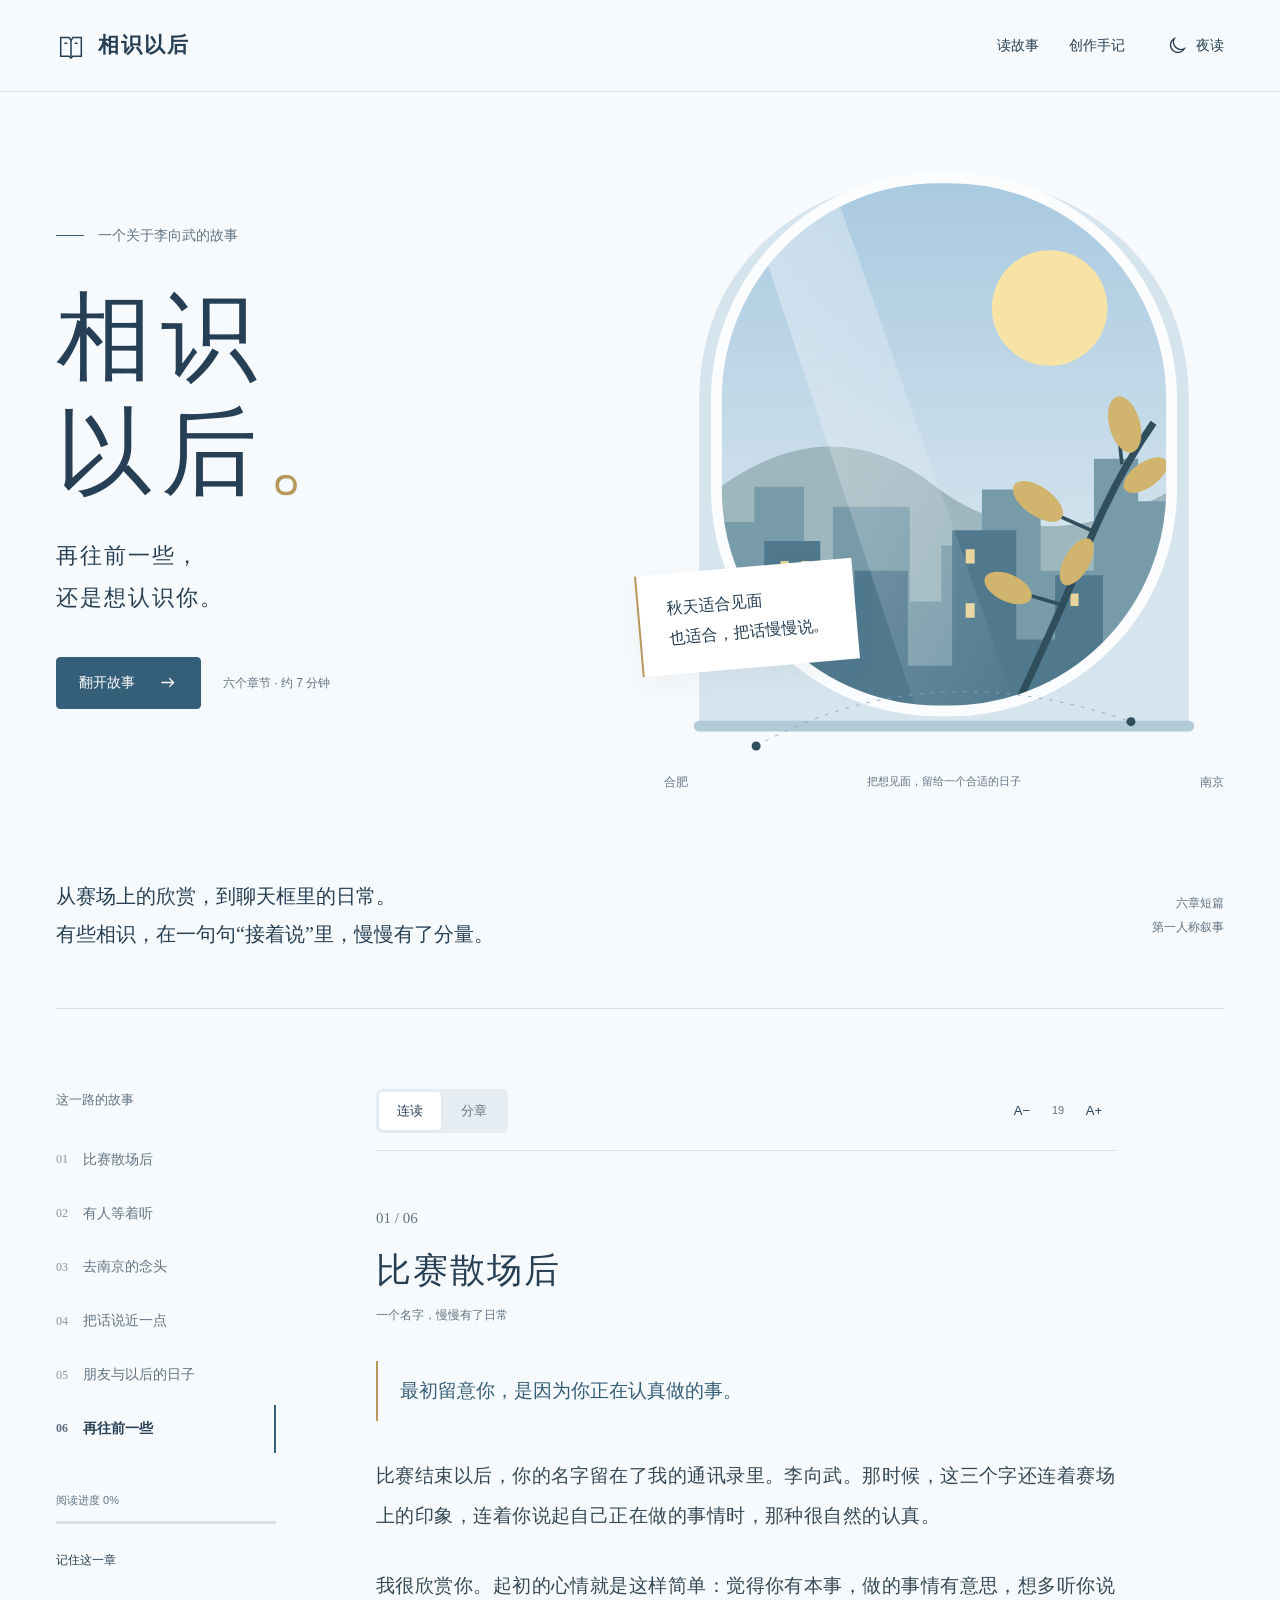
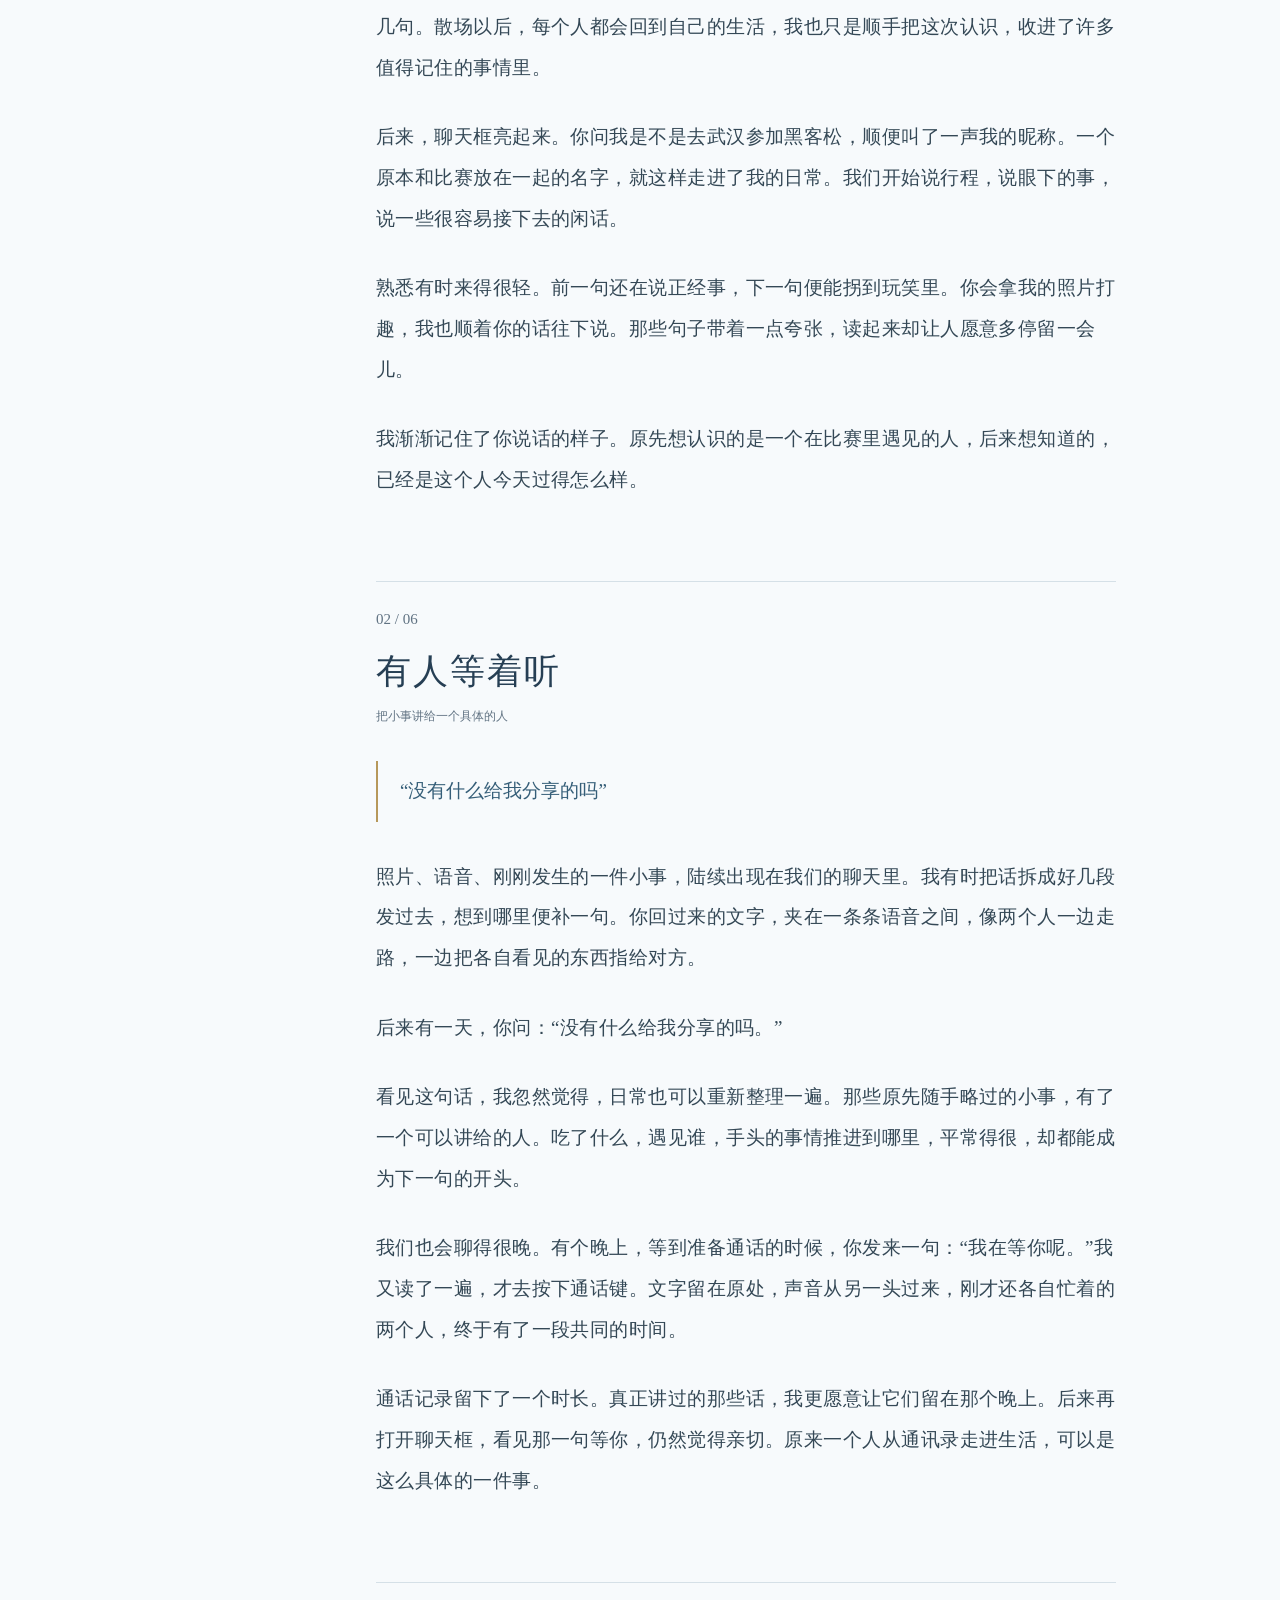
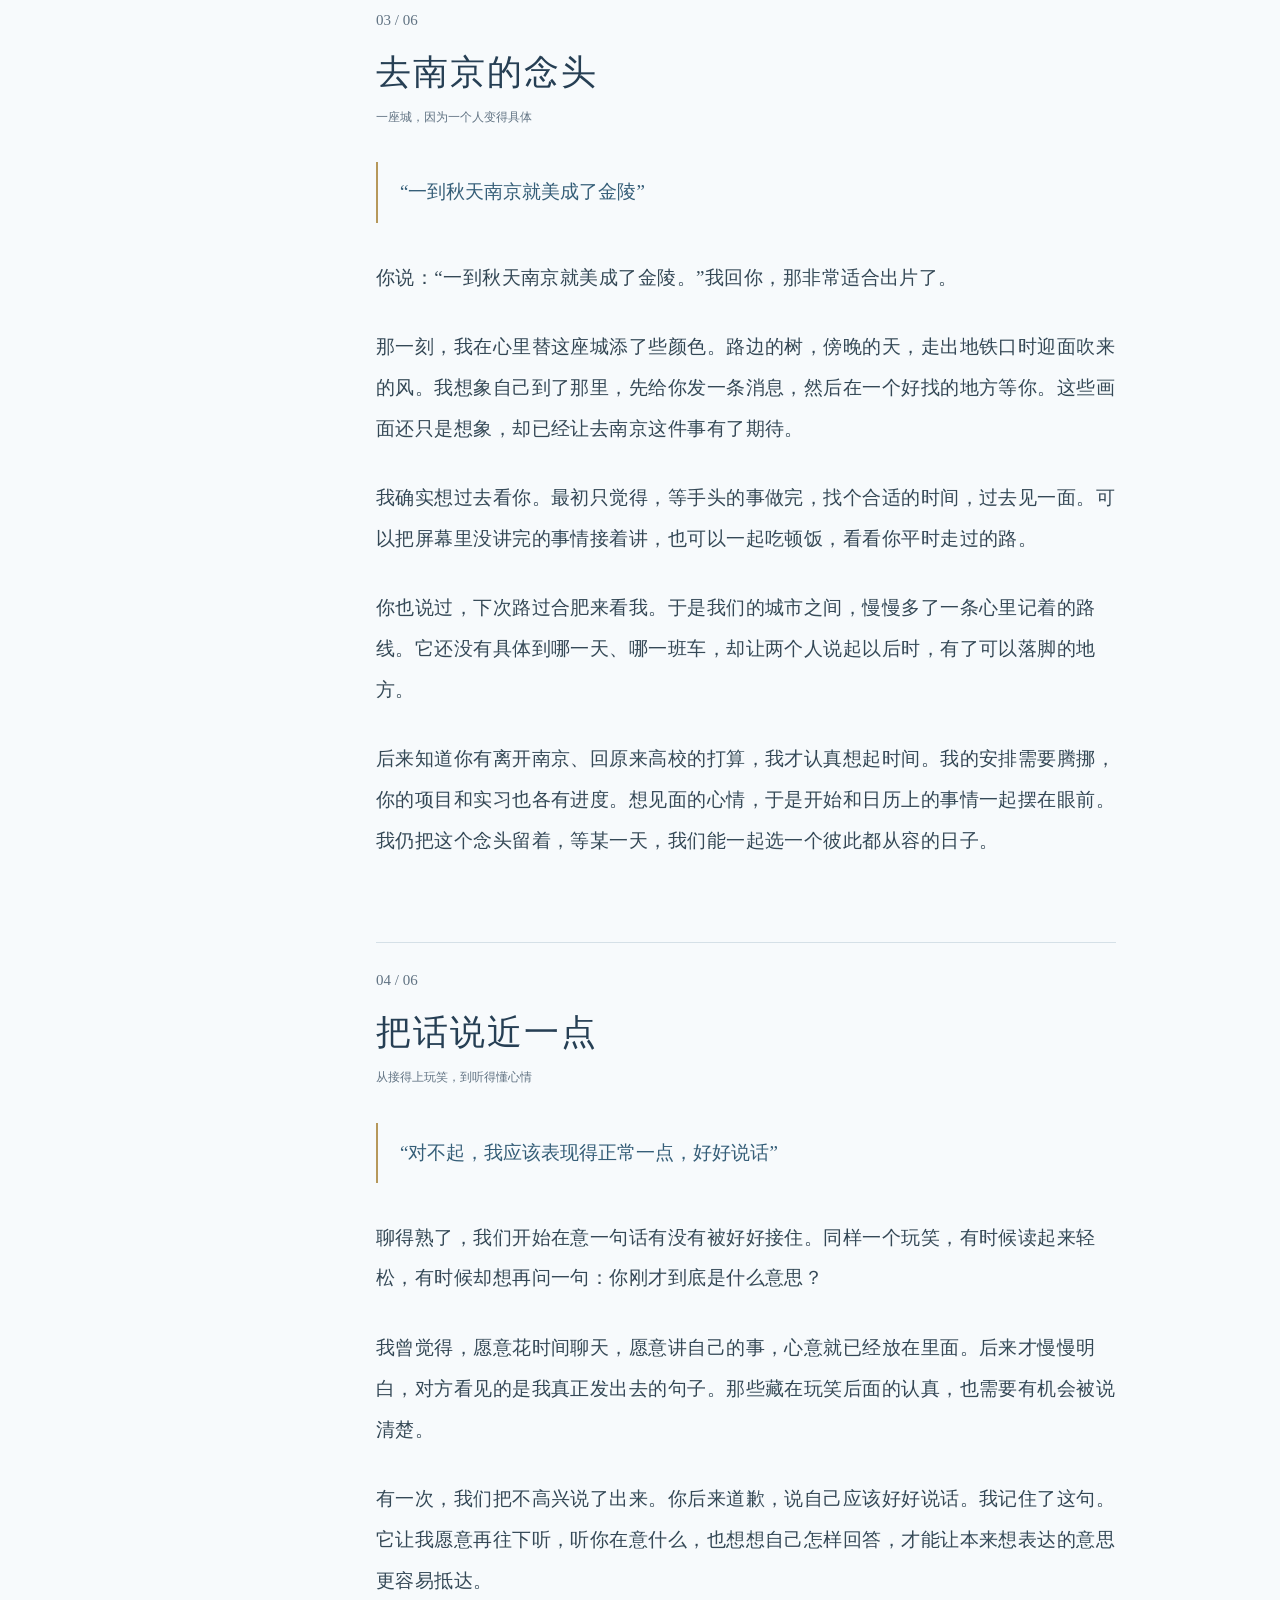
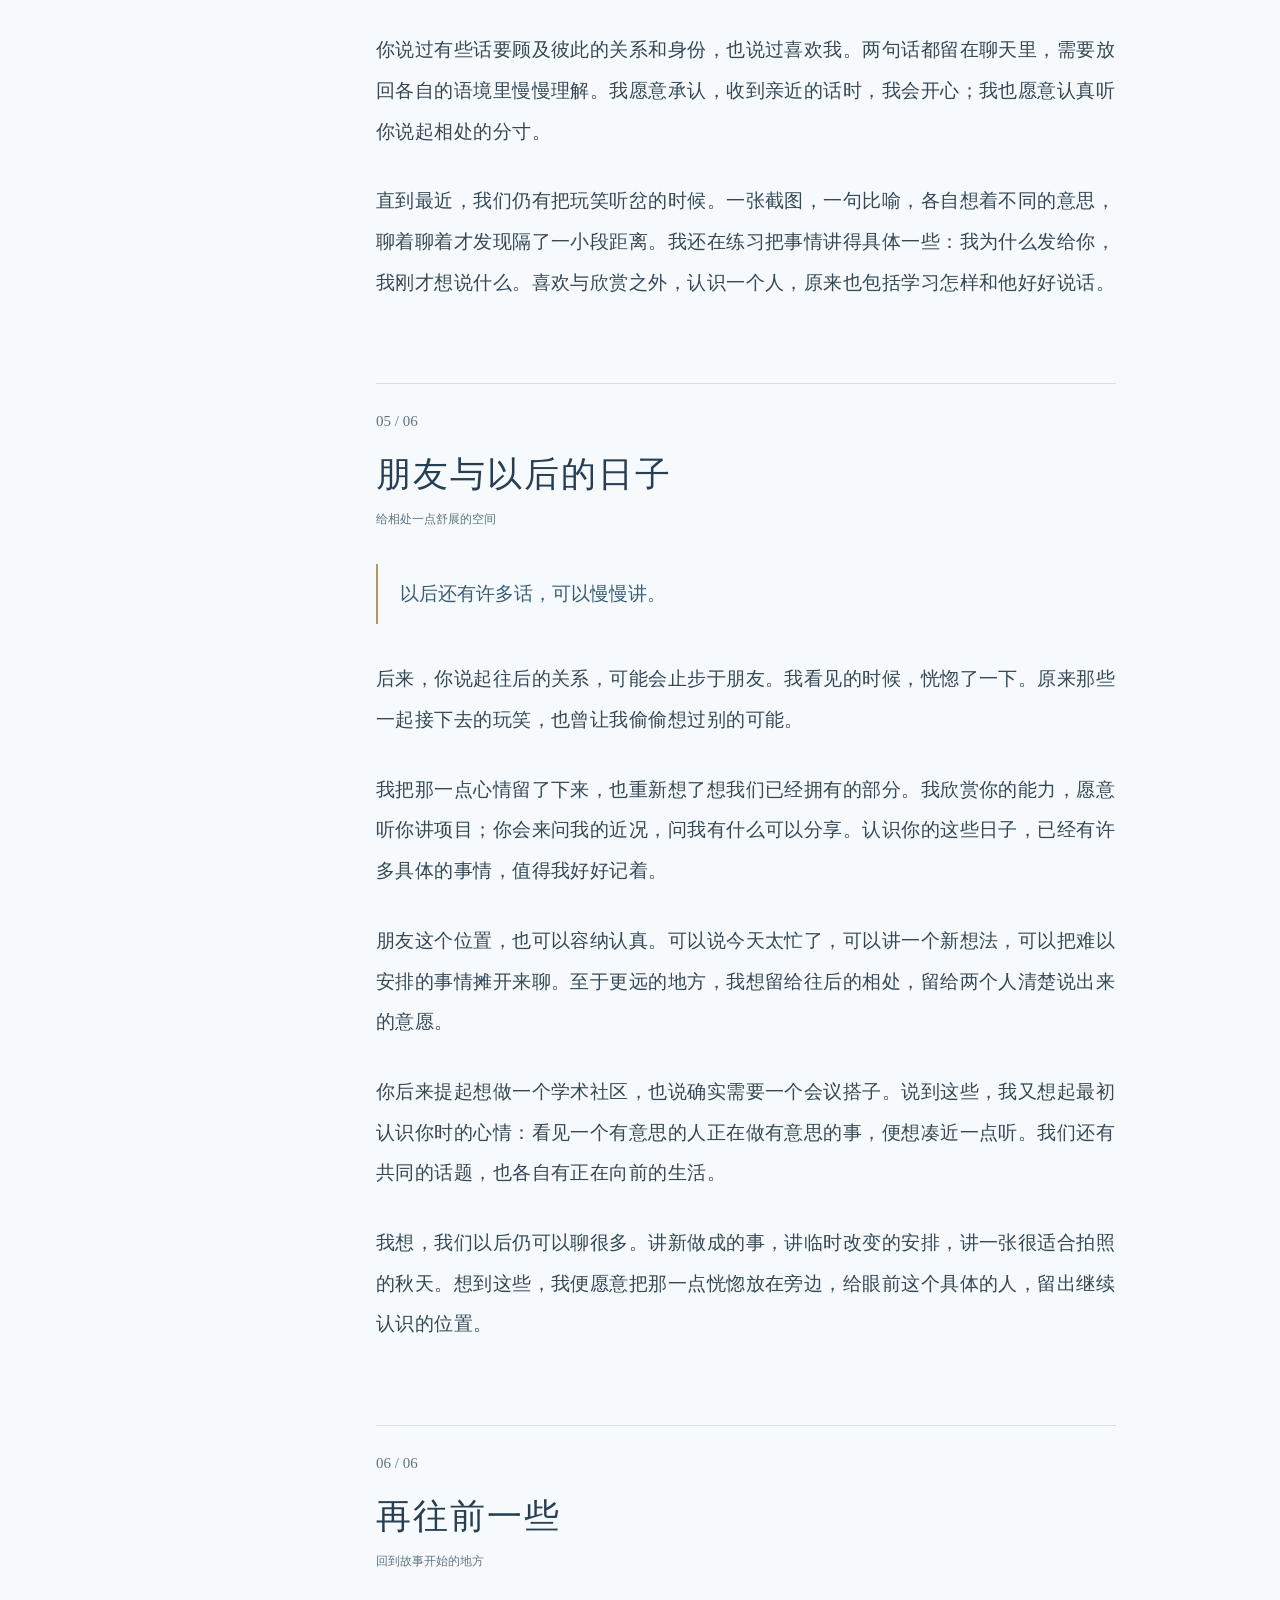
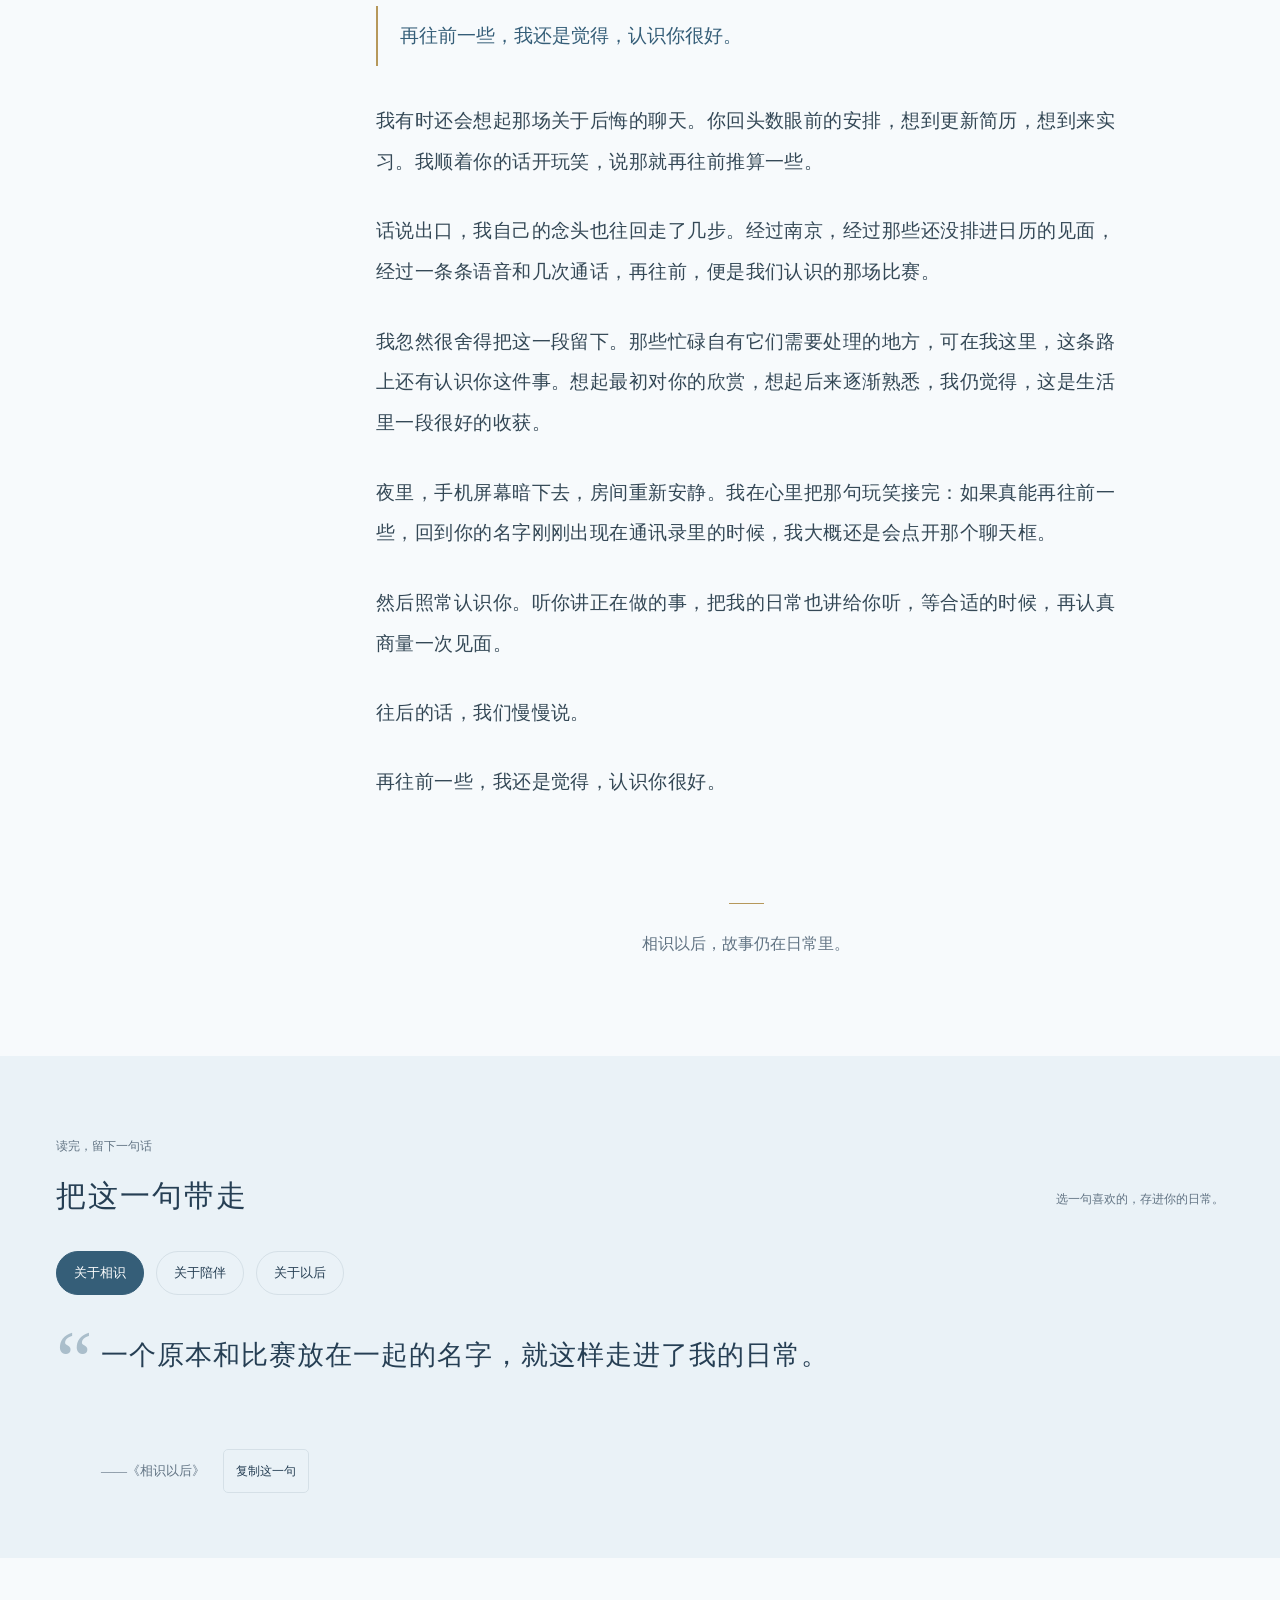
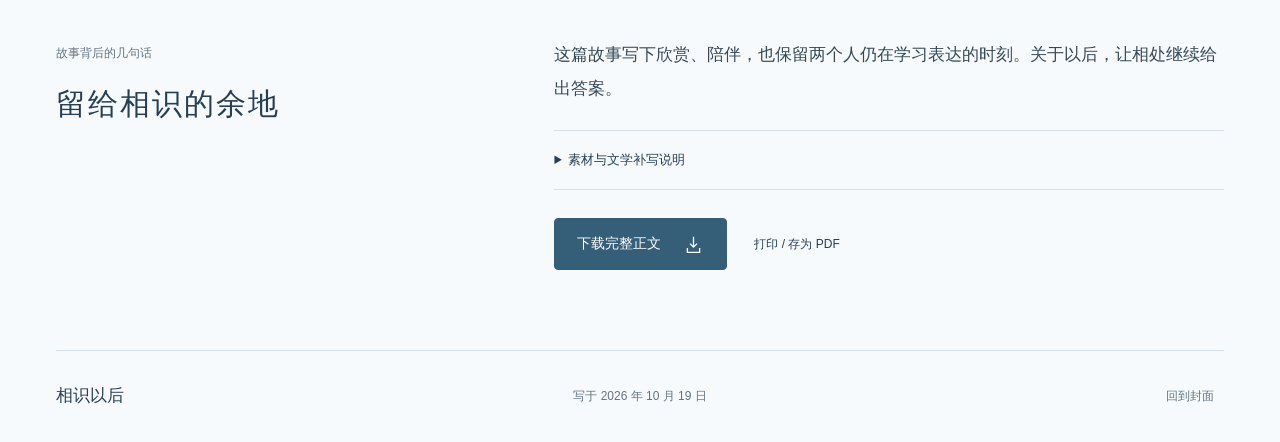
==== index.html @ 8700cfa1 "Publish interactive story: After We Met" ====
<!doctype html>
<html lang="zh-CN">
<head>
  <meta charset="UTF-8"><meta name="viewport" content="width=device-width,initial-scale=1">
  <meta name="theme-color" content="#eaf2f7">
  <meta name="description" content="比赛散场后，一个名字慢慢有了日常。一篇关于李向武、相识与陪伴的互动感情故事。">
  <title>相识以后｜李向武的故事</title>
  <link rel="stylesheet" href="style.css">
  <script src="story.js" defer></script><script src="app.js" defer></script>
</head>
<body>
  <a class="skip" href="#reader">跳到故事正文</a>
  <header class="topbar">
    <a class="brand" href="#home" aria-label="相识以后，返回封面"><svg viewBox="0 0 32 32" fill="none" aria-hidden="true"><path d="M5 7h9l2 3 2-3h9v20h-9l-2 2-2-2H5z" stroke="currentColor" stroke-width="1.6"/><path d="M16 10v18M9 13h3M20 13h3" stroke="currentColor" stroke-width="1.6"/></svg><span>相识以后</span></a>
    <nav aria-label="页面导航"><a href="#reader">读故事</a><a href="#afterword">创作手记</a><button id="theme" aria-pressed="false" class="quiet"><svg viewBox="0 0 24 24" fill="none" aria-hidden="true"><path d="M20 15.5A8.5 8.5 0 0 1 8.5 4a8.5 8.5 0 1 0 11.5 11.5Z" stroke="currentColor" stroke-width="1.5"/></svg><span>夜读</span></button></nav>
  </header>
  <main>
    <section class="cover wrap" id="home" aria-labelledby="title">
      <div class="cover-copy"><div class="edition"><span class="tiny-line"></span>一个关于李向武的故事</div><h1 id="title">相识<br><span class="title-last">以后<span class="title-dot">。</span></span></h1><p class="cover-sub">再往前一些，<br>还是想认识你。</p><div class="cover-bottom"><a class="primary" href="#reader">翻开故事 <svg viewBox="0 0 24 24" fill="none" aria-hidden="true"><path d="M5 12h14m-5-5 5 5-5 5" stroke="currentColor" stroke-width="1.5"/></svg></a><span id="read-time">六个章节，慢慢读</span></div></div>
      <figure class="cover-art"><svg class="window-art" viewBox="0 0 620 700" role="img" aria-labelledby="art-title art-desc"><title id="art-title">开往相识以后的车窗</title><desc id="art-desc">车窗外的蓝色城市、树影与秋日阳光，两座城市之间留着一条尚待出发的路线。</desc>
        <defs><linearGradient id="sky" x2="0" y2="1"><stop stop-color="#a8c9e0"/><stop offset="1" stop-color="#e7eff3"/></linearGradient><linearGradient id="glass" x2="1" y2="1"><stop stop-color="#fff" stop-opacity=".4"/><stop offset="1" stop-color="#fff" stop-opacity="0"/></linearGradient><clipPath id="window"><rect x="58" y="42" width="504" height="590" rx="245"/></clipPath></defs>
        <path d="M39 648V288C39-44 581-44 581 288v360" fill="#d6e4ed"/>
        <g clip-path="url(#window)"><path fill="url(#sky)" d="M58 42h504v600H58z"/><circle cx="427" cy="186" r="64" fill="#f8e3a7"/><path d="M28 412Q171 283 300 383T608 359V680H28" fill="#9eb7bf"/>
        <path d="M35 508V423h65v-39h55v100h32v-78h85v105h35v-62h45v-62h65v90h59V353h49v47h57v241H35Z" fill="#779ba9"/>
        <path d="M0 555h111V444h62v111h38V477h59v105h49V432h71v121h43v-71h53v100h89V463h60v230H0Z" fill="#50798e"/>
        <g fill="#e8d59d"><path d="M129 466h9v14h-9zM152 466h9v14h-9zM129 495h9v14h-9zM152 523h9v14h-9zM334 453h10v16h-10zM361 483h10v16h-10zM334 513h10v16h-10zM450 502h9v14h-9z"/></g>
        <path d="M375 658Q432 539 466 456T542 313" fill="none" stroke="#304e5b" stroke-width="8"/><path d="m475 433-61-27m93-47-6-58m-59 214-72-21" fill="none" stroke="#304e5b" stroke-width="4"/>
        <g fill="#d1b56e"><ellipse cx="414" cy="400" rx="16" ry="32" transform="rotate(-55 414 400)"/><ellipse cx="457" cy="467" rx="14" ry="29" transform="rotate(30 457 467)"/><ellipse cx="510" cy="315" rx="17" ry="32" transform="rotate(-15 510 315)"/><ellipse cx="533" cy="371" rx="14" ry="28" transform="rotate(55 533 371)"/><ellipse cx="381" cy="496" rx="15" ry="28" transform="rotate(-65 381 496)"/></g>
        <path d="M85 48h101l208 591H282Z" fill="url(#glass)"/>
        </g><rect x="58" y="42" width="504" height="590" rx="245" fill="none" stroke="#fbfcfd" stroke-width="12"/><path d="M39 649h542" stroke="#b3cbd9" stroke-width="12" stroke-linecap="round"/>
        <path d="M102 671q190-105 415-27" stroke="#8aa6b6" fill="none" stroke-dasharray="3 9" stroke-linecap="round"/><circle cx="102" cy="671" r="5" fill="#304e5b"/><circle cx="517" cy="644" r="5" fill="#304e5b"/>
      </svg><figcaption><span>合肥</span><span>把想见面，留给一个合适的日子</span><span>南京</span></figcaption><div class="art-note">秋天适合见面<br>也适合，把话慢慢说。</div></figure>
    </section>
    <div class="intro wrap"><p>从赛场上的欣赏，到聊天框里的日常。<br>有些相识，在一句句“接着说”里，慢慢有了分量。</p><span>六章短篇<br>第一人称叙事</span></div>
    <section class="reading-shell wrap" id="reader" aria-label="故事阅读区">
      <aside class="contents"><p class="contents-heading">这一路的故事</p><nav id="chapter-nav" aria-label="故事章节"></nav><div class="reading-progress"><span id="progress-label">阅读进度 0%</span><div class="progress-track" role="progressbar" aria-label="故事阅读进度" aria-valuemin="0" aria-valuemax="100" aria-valuenow="0"><span id="progress-fill"></span></div></div><button id="bookmark" class="bookmark quiet">记住这一章</button><button id="resume" class="quiet" hidden>回到书签</button></aside>
      <div class="reading-main"><div class="reader-toolbar"><div class="mode-switch" role="group" aria-label="阅读方式"><button id="continuous" aria-pressed="true">连读</button><button id="chapter-mode" aria-pressed="false">分章</button></div><div class="text-size" role="group" aria-label="正文字号"><button id="smaller" aria-label="缩小正文字号">A−</button><span id="size-label">19</span><button id="larger" aria-label="放大正文字号">A+</button></div></div><div id="chapters"></div><noscript><p>请启用 JavaScript 阅读互动故事，也可以<a href="相识以后.md" download>下载完整正文</a>。</p></noscript><div class="chapter-controls" hidden><button id="previous" class="quiet">上一章</button><span id="chapter-counter"></span><button id="next" class="primary">下一章</button></div><p class="story-end">相识以后，故事仍在日常里。</p></div>
    </section>
    <section class="keepsakes" aria-labelledby="keepsakes-title"><div class="wrap"><div class="section-heading"><div><span class="small-label">读完，留下一句话</span><h2 id="keepsakes-title">把这一句带走</h2></div><p>选一句喜欢的，存进你的日常。</p></div><div id="excerpt-options" class="excerpt-options" role="group" aria-label="选择摘句"></div><div class="selected-excerpt"><span class="quote-mark" aria-hidden="true">“</span><p id="selected-excerpt"></p><span class="attribution">——《相识以后》</span><button id="copy-excerpt" class="quiet">复制这一句</button></div></div></section>
    <section class="afterword wrap" id="afterword"><div><span class="small-label">故事背后的几句话</span><h2>留给相识的余地</h2></div><div class="afterword-copy"><p>这篇故事写下欣赏、陪伴，也保留两个人仍在学习表达的时刻。关于以后，让相处继续给出答案。</p><details><summary>素材与文学补写说明</summary><div class="source-note"><p>本文以用户在《构思短篇故事》《构思短篇故事（恢复）》中的叙述、既有社交报告及可读微信文字为素材，采用“我”对“你”讲述的文学形式。</p><p>比赛相识、想去南京、对方考虑离开南京、关于“可能止步于朋友”的谈话及“再往前推算”的由来，来自用户先前叙述；带日期的摘句来自可核读的聊天文字。本文并不等同于逐日纪实。</p><p>南京街景、设想中的等候与吃饭、读消息时的动作、末章夜里的房间与回望等属于文学补写；第一人称内心活动经过创作整理。想象的见面没有被写成已经发生，末章表达的是叙述者的愿望。</p><p>本轮微信原生 MCP 已响应，近期消息页及南京原句上下文标记为 realtime；关键词检索实际返回 decrypted_index 本地快照。语音与通话内容未经转写，未据此编造具体谈话。关系仍有待双方表达与确认。</p><div id="evidence-list"></div></div></details><div class="download-row"><a class="primary" href="相识以后.md" download>下载完整正文 <svg viewBox="0 0 24 24" fill="none" aria-hidden="true"><path d="M12 3v12m-4-4 4 4 4-4M5 16v5h14v-5" stroke="currentColor" stroke-width="1.5"/></svg></a><button id="print" class="quiet">打印 / 存为 PDF</button></div></div></section>
  </main><footer class="wrap"><span>相识以后</span><p>写于 2026 年 10 月 19 日</p><a href="#home">回到封面</a></footer><div id="toast" role="status" aria-live="polite"></div>
</body></html>
---- style.css ----
:root{--page:#f7fafc;--surface:#fff;--cover:#eaf2f7;--ink:#263f54;--text:#344856;--muted:#617383;--line:#d5e0e7;--accent:#355e78;--soft:#e5edf3;--gold:#b6985b;--body-size:19px;--serif:"Noto Serif SC","Source Han Serif SC","Songti SC","SimSun",serif;--sans:"Microsoft YaHei","PingFang SC",sans-serif;color-scheme:light}
*{box-sizing:border-box}html{scroll-behavior:smooth;scroll-padding-top:100px}body{margin:0;background:var(--page);color:var(--ink);font-family:var(--sans);font-size:16px;line-height:1.7;transition:background .2s,color .2s}a{color:inherit;text-decoration:none}button{font:inherit;cursor:pointer;color:inherit}button,a{ -webkit-tap-highlight-color:transparent}button:disabled{opacity:.4;cursor:default}button,summary,a{touch-action:manipulation}button:focus-visible,a:focus-visible,summary:focus-visible{outline:3px solid var(--accent);outline-offset:5px}button svg,a svg{width:21px;height:21px;flex:none}button{border:0;background:none}button[hidden],[hidden]{display:none!important}.wrap{width:min(1240px,calc(100% - 112px));margin-inline:auto}.topbar{height:92px;display:flex;align-items:center;justify-content:space-between;padding:0 56px;border-bottom:1px solid var(--line);background:var(--page)}.brand{display:flex;align-items:center;gap:12px;font-family:var(--serif);font-weight:600;font-size:21px;letter-spacing:2px}.brand svg{width:30px;height:30px}.topbar nav{display:flex;gap:30px;align-items:center;font-size:14px}.topbar nav>a{padding:12px 0}.quiet{padding:10px 12px;min-height:44px;display:inline-flex;align-items:center;justify-content:center;gap:8px;border-radius:5px;transition:background .18s}.quiet:hover{background:var(--soft)}#theme{padding-right:0}.cover{display:grid;grid-template-columns:.85fr 1fr;align-items:center;min-height:750px;gap:60px;padding:48px 0 56px}.edition{font-size:14px;display:flex;align-items:center;gap:14px;color:var(--muted)}.tiny-line{width:28px;height:1px;background:var(--accent)}h1{font:500 clamp(70px,7.5vw,112px)/1.2 var(--serif);letter-spacing:9px;margin:32px 0 25px}.title-dot{color:var(--gold)}.cover-sub{font:22px/1.9 var(--serif);letter-spacing:2px;margin:0 0 38px}.cover-bottom{display:flex;align-items:center;gap:22px}.cover-bottom>span{font-size:12px;color:var(--muted)}.primary{display:inline-flex;align-items:center;justify-content:center;gap:22px;background:var(--accent);color:#fff;border:1px solid var(--accent);border-radius:4px;padding:13px 22px;font-size:14px;min-height:48px;transition:background .18s,box-shadow .18s}.primary:hover{background:var(--ink);box-shadow:0 3px 9px #233d5218}.cover-art{position:relative;margin:0;width:100%;max-width:560px;justify-self:end}.window-art{display:block;width:100%;height:auto}.cover-art figcaption{display:flex;justify-content:space-between;font-size:12px;color:var(--muted);gap:8px}.cover-art figcaption span:nth-child(2){font-size:11px}.art-note{position:absolute;left:-26px;bottom:125px;background:var(--surface);padding:20px 28px;font:16px/1.9 var(--serif);transform:rotate(-5deg);box-shadow:0 8px 25px #304e5b0d;border-left:2px solid var(--gold)}.intro{padding:28px 0 55px;display:flex;align-items:center;justify-content:space-between;border-bottom:1px solid var(--line)}.intro p{font:20px/1.9 var(--serif);margin:0}.intro>span{font-size:12px;color:var(--muted);line-height:2;text-align:right}.reading-shell{display:grid;grid-template-columns:220px minmax(0,1fr);gap:100px;padding-top:80px;padding-bottom:96px;align-items:start}.contents{position:sticky;top:36px}.contents-heading{font-size:13px;margin:0 0 25px;color:var(--muted)}#chapter-nav{display:grid;gap:6px}#chapter-nav a{display:flex;gap:15px;align-items:center;padding:12px 8px 12px 0;border-right:2px solid transparent;font-size:14px;min-height:47px;color:var(--muted)}#chapter-nav a span{font-size:12px;font-family:Georgia,serif;opacity:.75}#chapter-nav a:hover{color:var(--ink)}#chapter-nav a[aria-current="location"]{color:var(--ink);border-color:var(--accent);font-weight:600}.reading-progress{margin:38px 0 14px;font-size:11px;color:var(--muted)}.progress-track{height:3px;background:var(--line);margin-top:12px;border-radius:3px;overflow:hidden}#progress-fill{display:block;height:100%;width:0;background:var(--accent);transition:width .18s}.bookmark{font-size:12px;margin-left:-12px}#resume{font-size:12px;text-decoration:underline}.reading-main{max-width:740px;width:100%;min-width:0}.reader-toolbar{display:flex;justify-content:space-between;align-items:center;margin-bottom:55px;padding-bottom:17px;border-bottom:1px solid var(--line);font-size:13px}.mode-switch{display:flex;gap:2px;padding:3px;background:var(--soft);border-radius:6px}.mode-switch button{min-height:38px;padding:6px 18px;border-radius:4px;color:var(--muted)}.mode-switch button[aria-pressed="true"]{background:var(--surface);color:var(--ink);box-shadow:0 1px 3px #233d5210}.text-size{display:flex;align-items:center;gap:5px}.text-size button{width:44px;min-height:44px;border-radius:4px}.text-size button:hover{background:var(--soft)}#size-label{font-size:11px;color:var(--muted);min-width:18px;text-align:center}.chapter{scroll-margin-top:35px;padding:0 0 80px}.chapter+.chapter{padding-top:25px;border-top:1px solid var(--line)}.chapter-head{margin-bottom:35px}.chapter-index{display:block;color:var(--muted);font-family:Georgia,serif;font-size:15px;margin-bottom:12px}.chapter h2{font:500 35px/1.6 var(--serif);margin:0 0 6px;letter-spacing:2px}.chapter-sub{font-size:12px;color:var(--muted);margin:0}.chapter blockquote{margin:30px 0 35px;padding:12px 0 12px 22px;border-left:2px solid var(--gold);font:19px/1.9 var(--serif);color:var(--accent)}.prose{color:var(--text);font:var(--body-size)/2.15 var(--serif);letter-spacing:.45px}.prose p{margin:0 0 1.5em;text-align:left}.prose p:last-child{margin-bottom:0}.chapter-controls{display:flex;justify-content:space-between;gap:10px;align-items:center;margin-bottom:35px;font-size:13px}.chapter-controls .primary{gap:0}.story-end{text-align:center;color:var(--muted);font:16px/2 var(--serif);margin:20px 0 0}.story-end:before{content:"";display:block;width:35px;height:1px;background:var(--gold);margin:0 auto 24px}.keepsakes{background:var(--cover);padding:75px 0 65px}.section-heading{display:flex;justify-content:space-between;align-items:end}.small-label{font-size:12px;color:var(--muted)}h2{font-family:var(--serif);font-weight:500}.section-heading h2,.afterword h2{font-size:30px;margin:12px 0 0;letter-spacing:2px}.section-heading>p{font-size:12px;color:var(--muted)}.excerpt-options{display:flex;gap:12px;margin-top:30px}.excerpt-options button{border:1px solid var(--line);padding:9px 17px;border-radius:30px;font-size:13px;min-height:44px;transition:background .18s}.excerpt-options button[aria-pressed="true"]{background:var(--accent);color:#fff;border-color:var(--accent)}.selected-excerpt{position:relative;max-width:810px;padding:35px 0 0 45px}.quote-mark{position:absolute;font:82px/1 Georgia,serif;left:0;top:25px;color:var(--accent);opacity:.35}.selected-excerpt p{font:27px/1.9 var(--serif);margin:0 0 15px;min-height:104px;letter-spacing:1px}.attribution{font:13px var(--serif);color:var(--muted)}#copy-excerpt{margin-left:18px;border:1px solid var(--line);font-size:12px}.afterword{display:grid;grid-template-columns:1fr 1.6fr;gap:80px;padding-top:80px;padding-bottom:80px}.afterword-copy>p{font:17px/2 var(--serif);margin-top:0;color:var(--text)}details{font-size:13px;margin:24px 0 28px;border-top:1px solid var(--line);border-bottom:1px solid var(--line)}summary{padding:18px 0;cursor:pointer;color:var(--ink)}.source-note{padding-bottom:18px;color:var(--muted);line-height:1.9}.source-note p{margin:0 0 15px}.evidence-item{padding:12px 0;border-top:1px solid var(--line);display:grid;grid-template-columns:65px 1fr;gap:8px;font-size:12px}.evidence-item q{color:var(--text)}.evidence-item small{display:block;color:var(--muted);font-size:11px;margin-top:4px}.download-row{display:flex;flex-wrap:wrap;gap:15px;font-size:12px}#print{font-size:12px}footer{border-top:1px solid var(--line);padding-block:25px;display:flex;justify-content:space-between;align-items:center;font-size:12px;color:var(--muted)}footer>span{font-family:var(--serif);font-size:17px;color:var(--ink)}footer>p{margin:0}footer a{padding:10px}.skip{position:fixed;left:15px;top:-100px;padding:12px;background:var(--surface);z-index:9}.skip:focus{top:12px}#toast{position:fixed;bottom:28px;left:50%;transform:translate(-50%,15px);background:var(--ink);color:var(--page);border-radius:6px;padding:10px 22px;font-size:13px;opacity:0;pointer-events:none;z-index:10;transition:opacity .2s,transform .2s;max-width:calc(100% - 32px);width:max-content}#toast.visible{opacity:1;transform:translate(-50%,0)}body.night{--page:#152631;--surface:#203746;--cover:#1b303f;--ink:#e2edf3;--text:#cad9e2;--muted:#a4bac9;--line:#3c5363;--accent:#8cb9d4;--soft:#294252;--gold:#cdb579;color-scheme:dark}body.night .primary,body.night .excerpt-options button[aria-pressed="true"]{color:#142c3b}body.night .window-art{filter:brightness(.78)}body.night .art-note{box-shadow:none}body.night .cover-art figcaption{color:var(--muted)}body.night .primary:hover{background:#b7d3e5}body.night .topbar{border-color:var(--line)}body.night .art-note{border-color:var(--gold)}
@media(min-width:1450px){.cover{min-height:810px}}@media(max-width:1100px){.wrap{width:calc(100% - 64px)}.topbar{padding-inline:32px}.cover{gap:24px;min-height:650px}.cover-bottom{gap:14px;flex-wrap:wrap}.art-note{left:-8px;padding:15px 20px;bottom:100px}.reading-shell{gap:55px;grid-template-columns:185px minmax(0,1fr)}.afterword{gap:40px}}@media(max-width:760px){html{scroll-padding-top:30px}.wrap{width:calc(100% - 40px)}.topbar{height:76px;padding-inline:20px}.brand{font-size:17px;gap:6px;letter-spacing:1px}.brand svg{width:25px}.topbar nav{gap:15px;font-size:12px}.topbar nav>a:nth-child(2){display:none}.topbar #theme{font-size:12px;gap:5px}.cover{grid-template-columns:1fr 1fr;gap:6px;min-height:540px;padding-top:35px;padding-bottom:30px}.edition{font-size:11px;gap:6px;white-space:nowrap}.tiny-line{width:14px}h1{font-size:70px;letter-spacing:3px;margin:25px 0 20px}.cover-sub{font-size:17px;letter-spacing:0;margin-bottom:23px}.cover-bottom .primary{padding:10px 14px;gap:13px;font-size:12px}.cover-bottom>span{font-size:10px}.cover-art{align-self:center}.cover-art figcaption{font-size:10px}.cover-art figcaption span:nth-child(2){display:none}.art-note{left:0;bottom:55px;padding:8px 10px;font-size:11px}.intro{padding:15px 0 32px}.intro p{font-size:16px}.intro>span{display:none}.reading-shell{grid-template-columns:1fr;gap:28px;padding-top:35px;padding-bottom:55px}.contents{position:relative;top:0}.contents-heading{font-size:12px;margin-bottom:10px}#chapter-nav{grid-template-columns:repeat(3,1fr);gap:4px 8px}#chapter-nav a{font-size:11px;gap:6px;padding:8px 0;border-right:0;border-bottom:2px solid transparent;min-height:44px;white-space:nowrap}#chapter-nav a span{font-size:10px}.reading-progress{margin:15px 0 5px;max-width:100%}.reading-progress>span{font-size:10px}.progress-track{margin-top:6px}.bookmark,#resume{font-size:11px}.reader-toolbar{margin-bottom:30px}.reading-main{max-width:100%}.chapter{padding-bottom:50px}.chapter+.chapter{padding-top:25px}.chapter h2{font-size:28px;letter-spacing:1px}.chapter-head{margin-bottom:20px}.chapter blockquote{font-size:17px;margin:25px 0;padding-left:17px}.prose{font-size:calc(var(--body-size) - 1px);line-height:2.1}.keepsakes{padding:45px 0}.section-heading{display:block}.section-heading h2,.afterword h2{font-size:26px}.section-heading>p{margin-top:15px}.excerpt-options{gap:8px;flex-wrap:wrap;margin-top:22px}.excerpt-options button{font-size:12px;padding:9px 13px}.selected-excerpt{padding-left:28px}.selected-excerpt p{font-size:22px;min-height:120px}.quote-mark{font-size:60px;left:-3px;top:30px}.attribution{font-size:11px}#copy-excerpt{margin-left:6px;font-size:11px;padding-inline:10px}.afterword{grid-template-columns:1fr;gap:25px;padding-block:50px}.afterword-copy>p{font-size:16px}footer{flex-wrap:wrap;gap:10px;padding-block:20px}footer>p{font-size:10px}.chapter-controls{font-size:12px}.chapter-controls .primary{padding:10px 16px}}@media(max-width:380px){h1{font-size:61px}.cover{min-height:510px}.edition{font-size:10px}.art-note{font-size:10px}.topbar nav{gap:8px}.prose{letter-spacing:0}.cover-art{margin-top:20px}.cover-bottom>span{max-width:150px}}@media(prefers-reduced-motion:reduce){html{scroll-behavior:auto}*,*:before,*:after{transition:none!important;animation:none!important}}
@media print{.topbar,.contents,.reader-toolbar,.chapter-controls,.keepsakes,.afterword,.intro,.cover-art,footer,#toast,.skip,.cover-bottom{display:none!important}body,body.night{--page:#fff;--text:#111;--ink:#111;background:#fff;color:#111}.wrap{width:100%}.cover{display:block;min-height:0;padding:0 0 25px}.edition,.cover-sub{font-size:14px}h1{font-size:38px;margin:10px 0;line-height:1.2}h1 br{display:none}.reading-shell{display:block;padding:0}.reading-main{max-width:none}.chapter[hidden]{display:block!important}.chapter{padding-bottom:25px;break-inside:auto}.chapter-head{break-after:avoid}.chapter h2{font-size:24px}.prose{font-size:12pt;line-height:1.8}.chapter blockquote{font-size:13pt}.story-end{font-size:13px}.title-dot{color:#111}}
.title-last{white-space:nowrap}@media(max-width:760px){.cover h1{font-size:clamp(54px,15vw,70px)}.cover .title-dot{font-size:.55em;letter-spacing:0}}
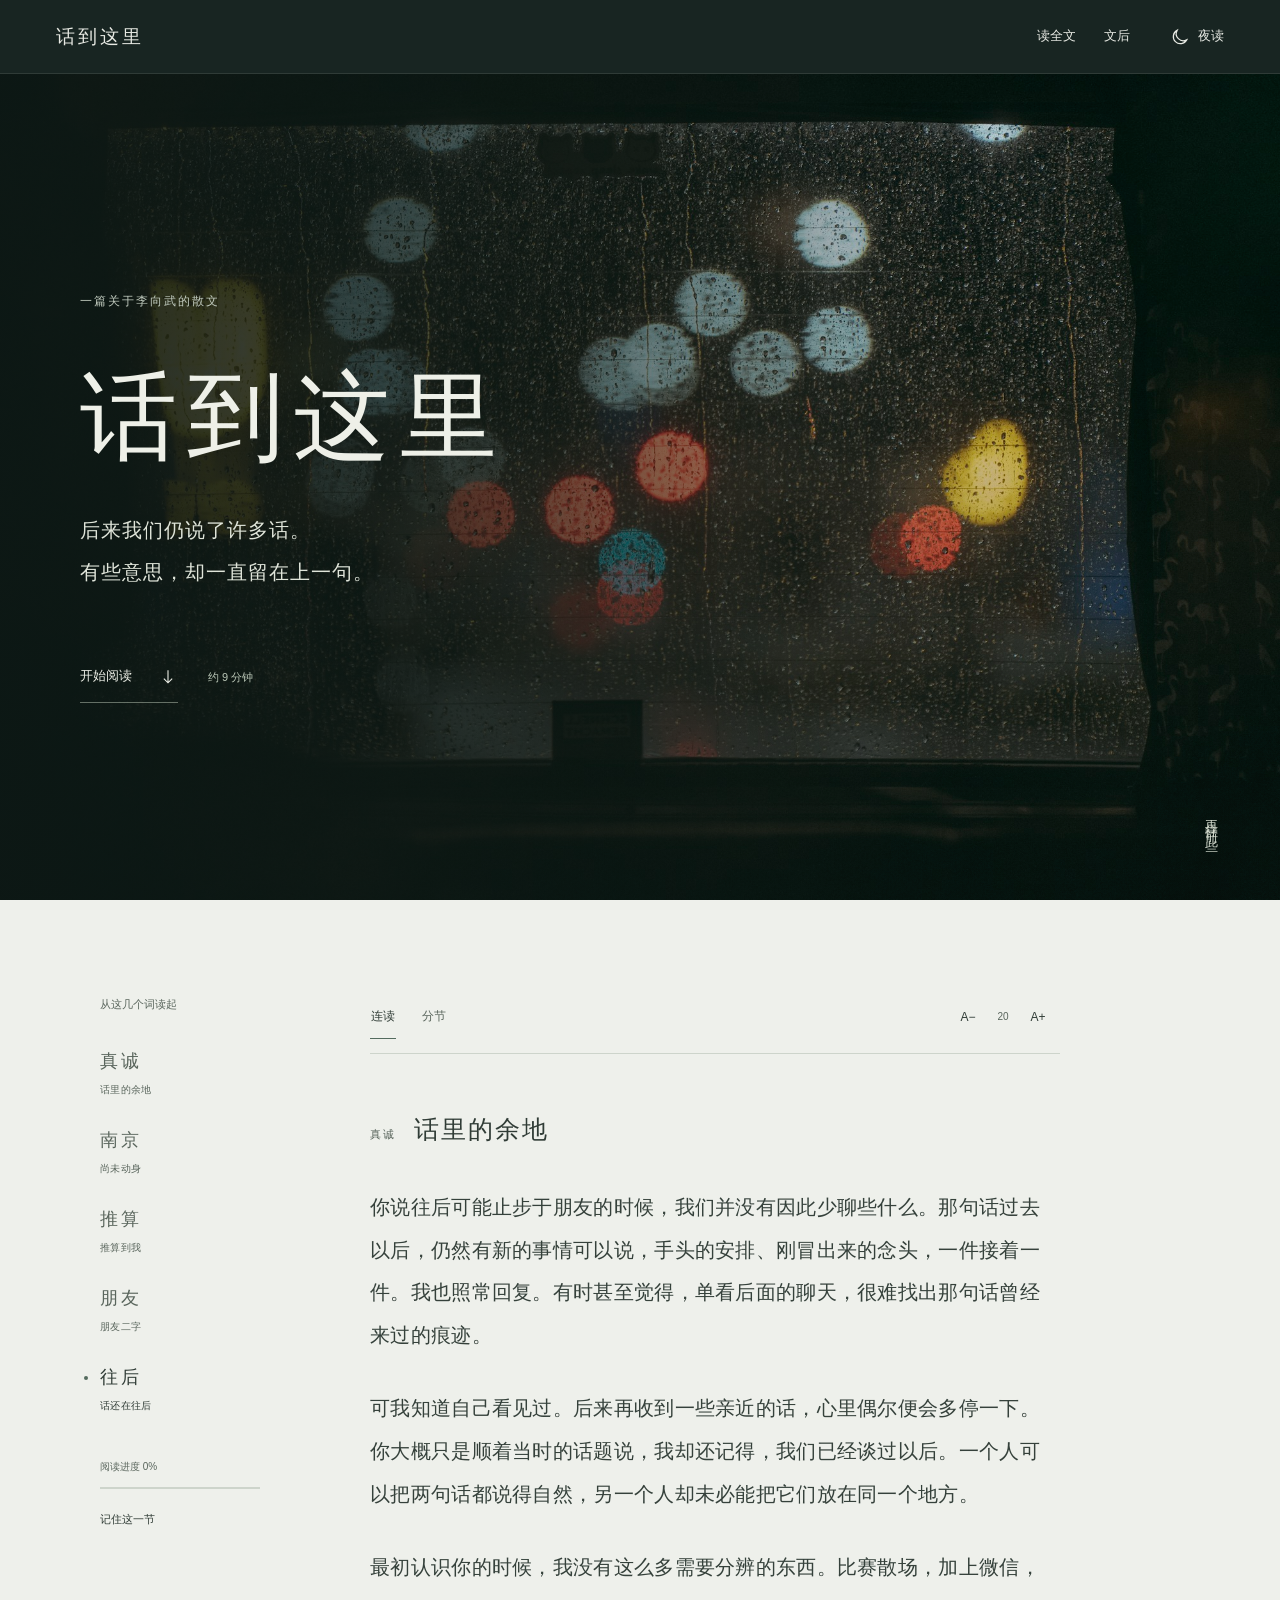
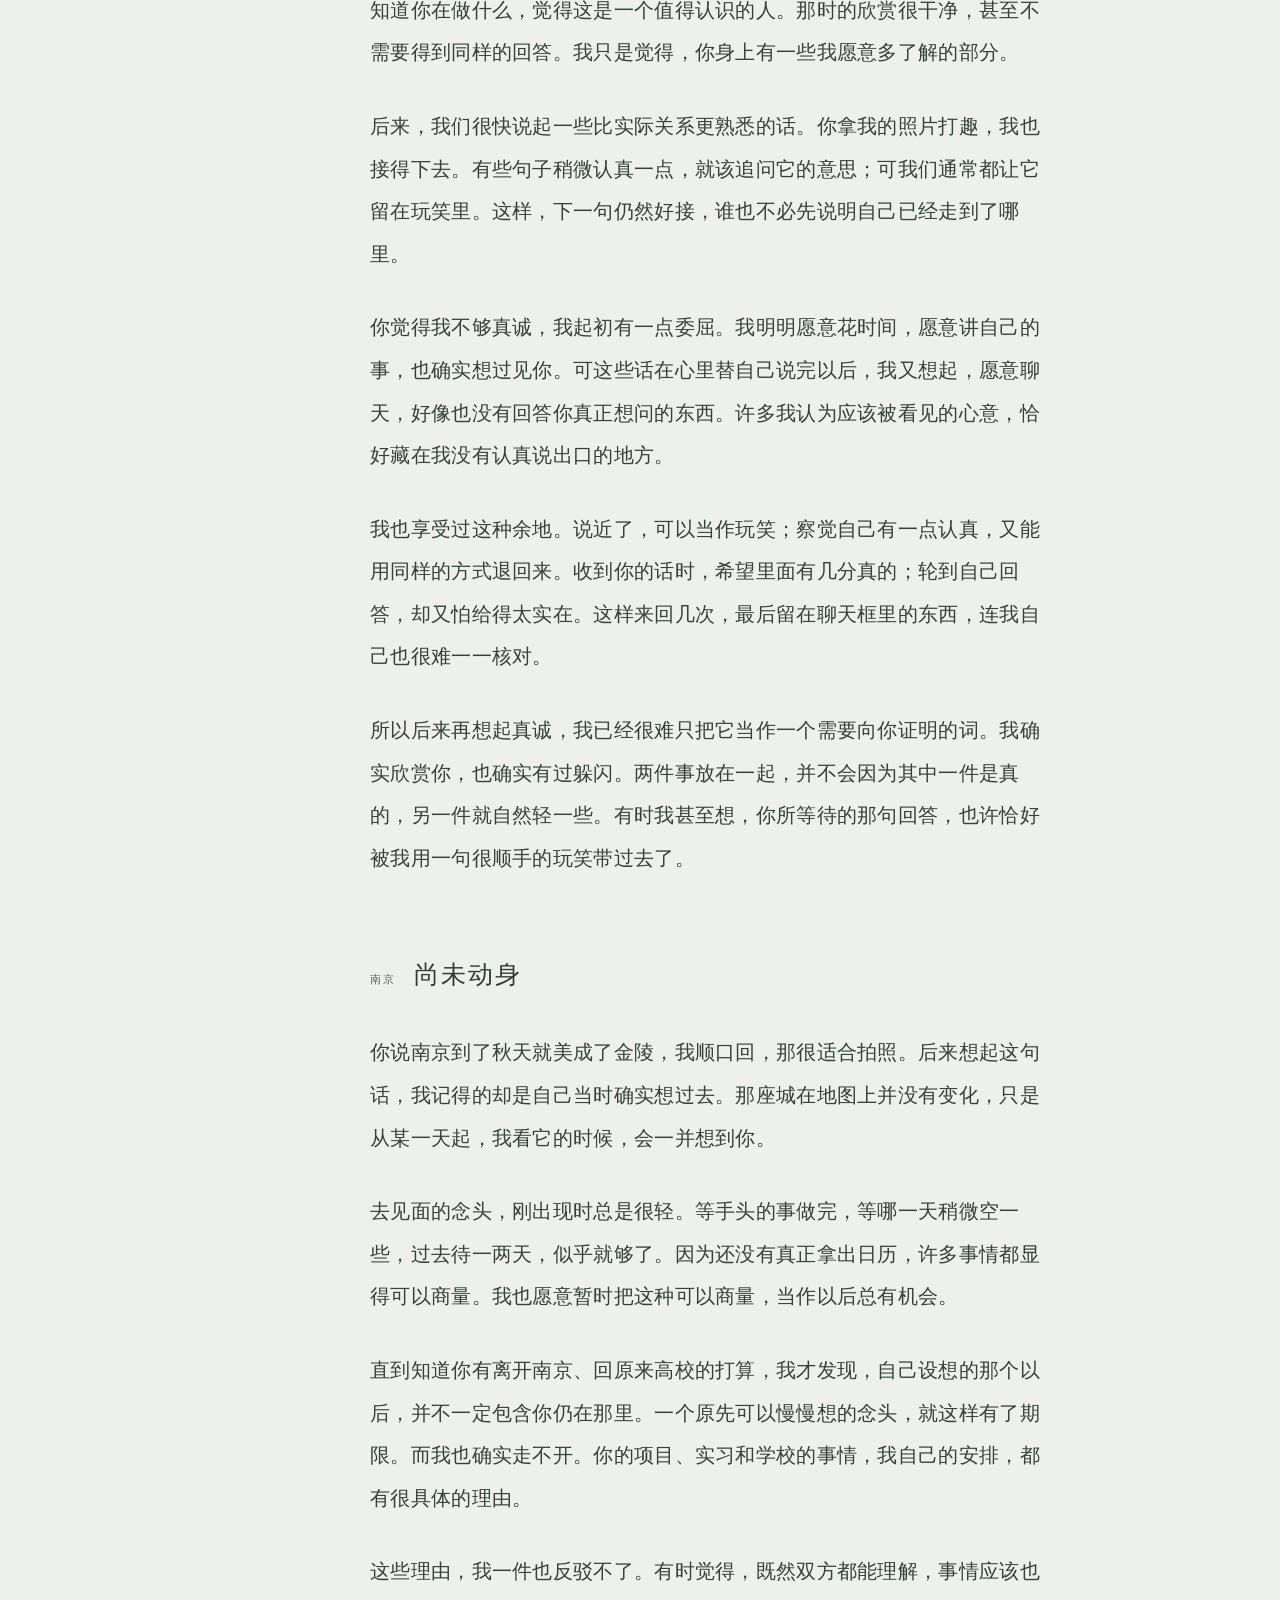
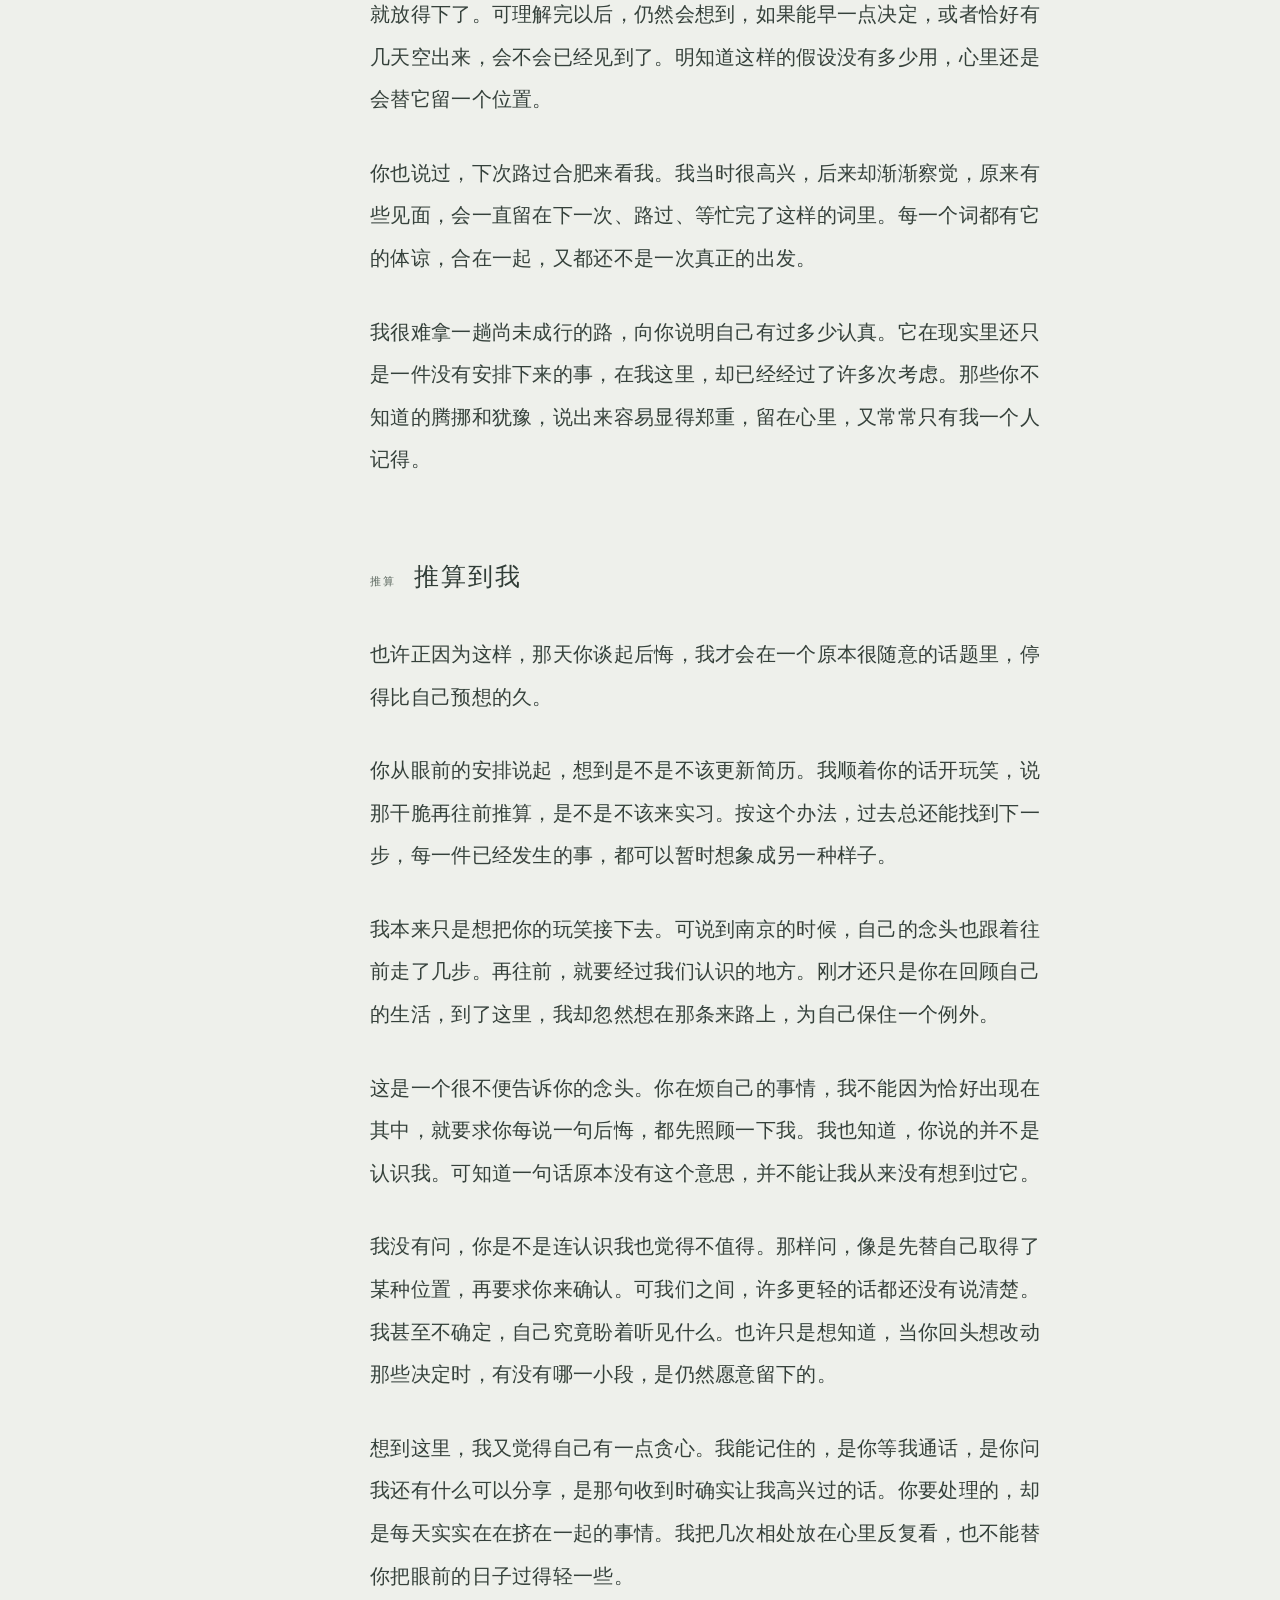
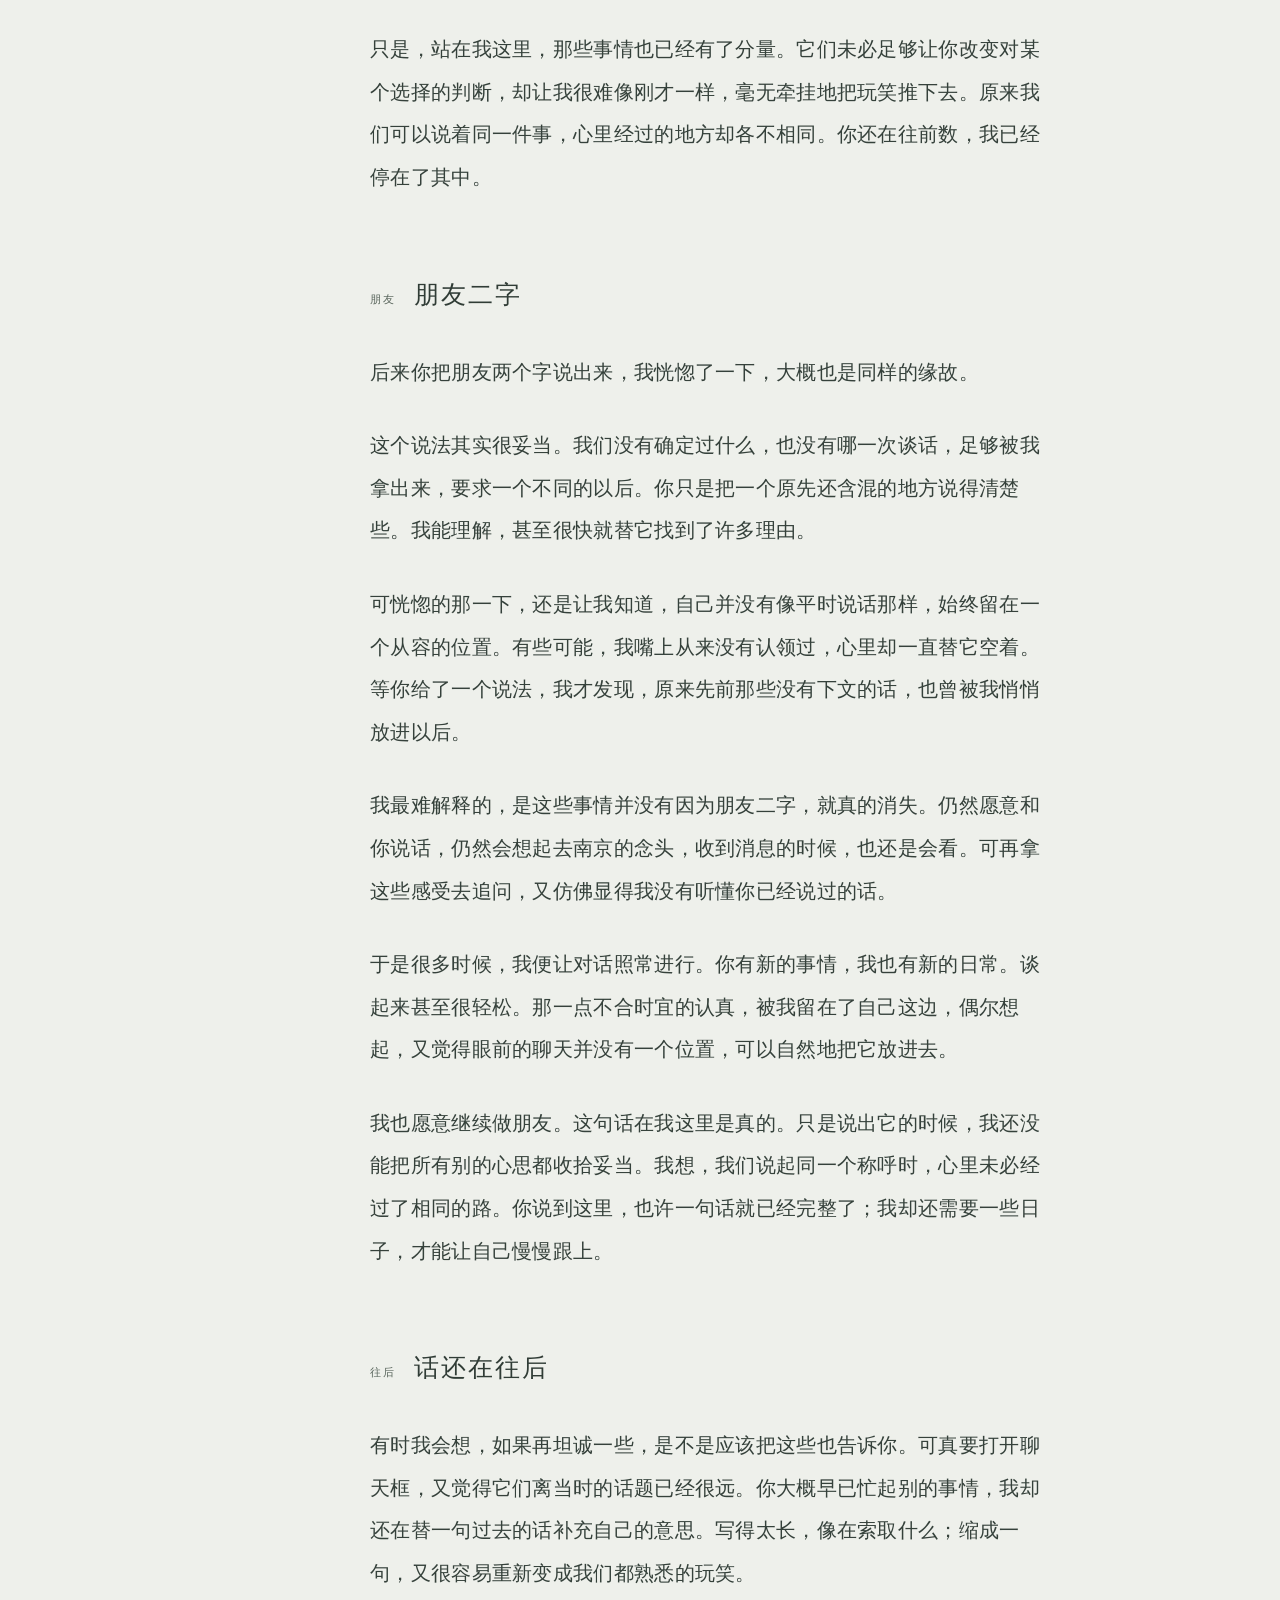
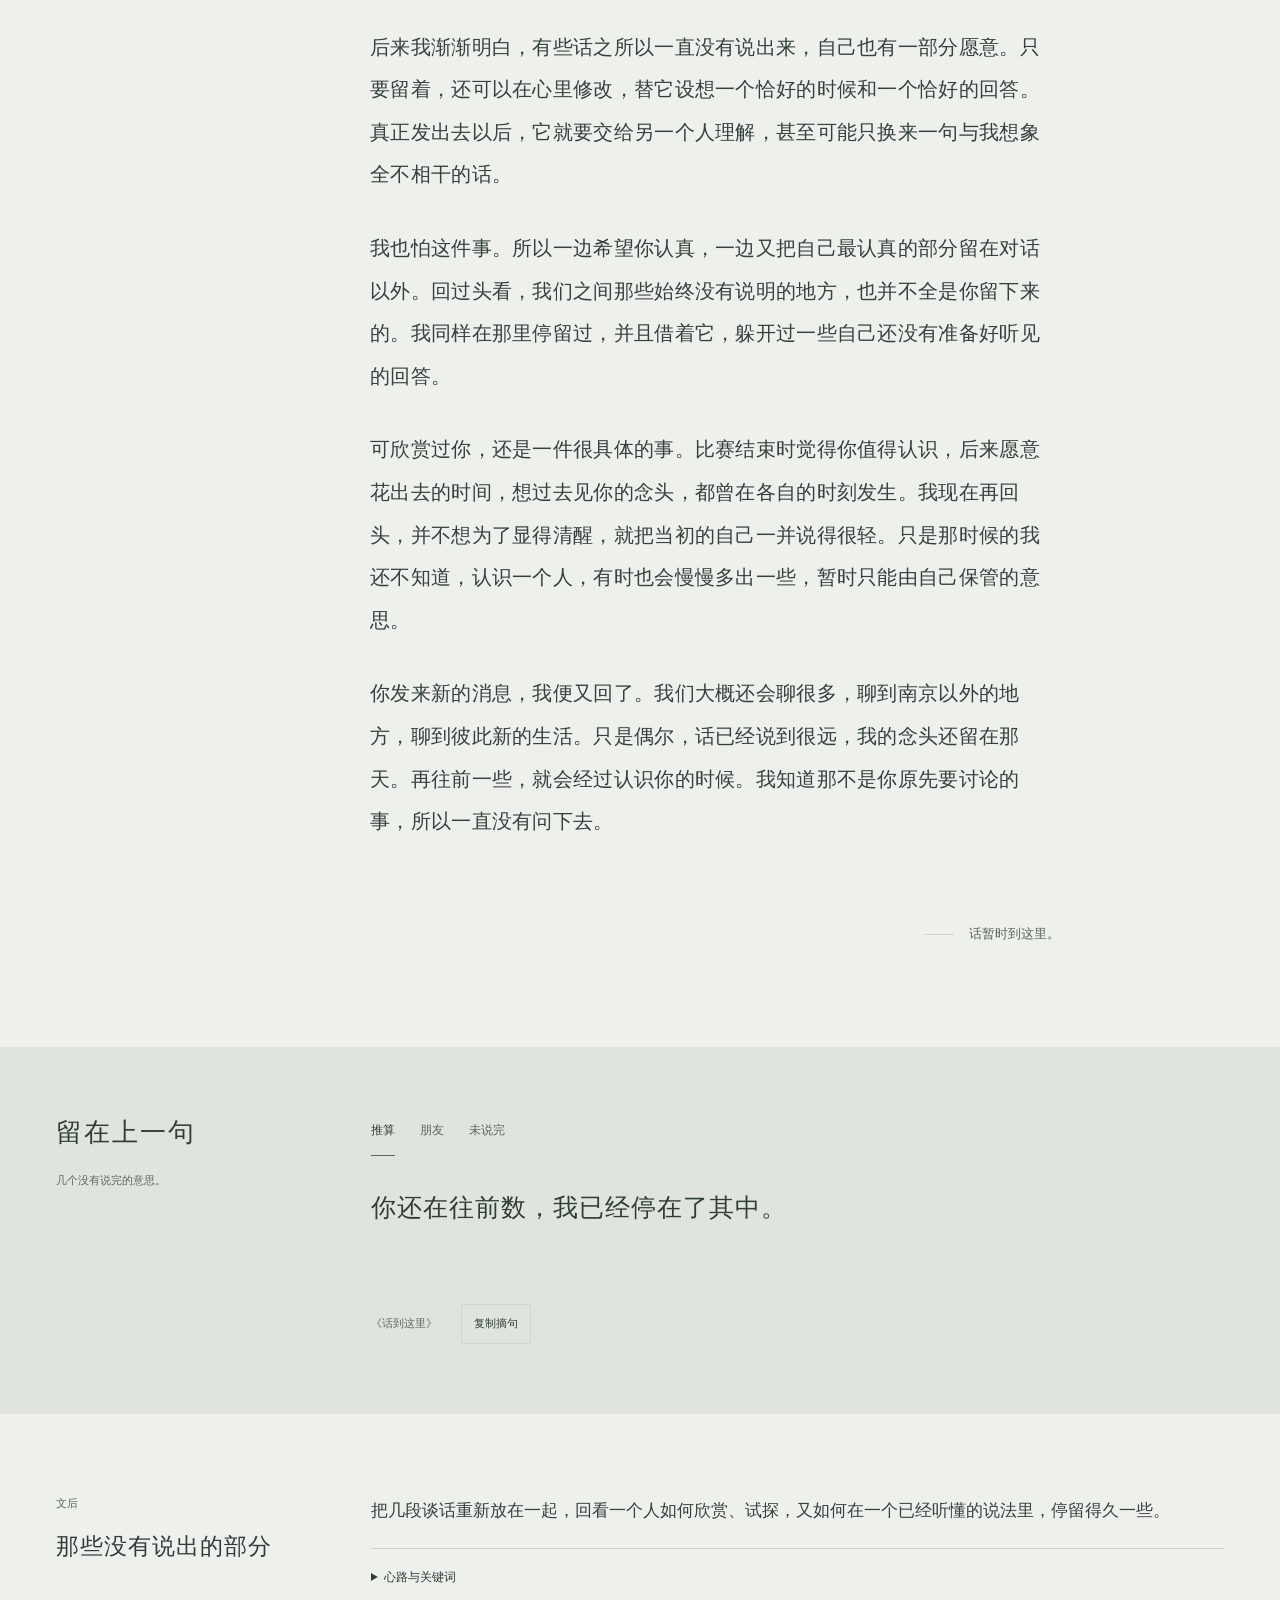
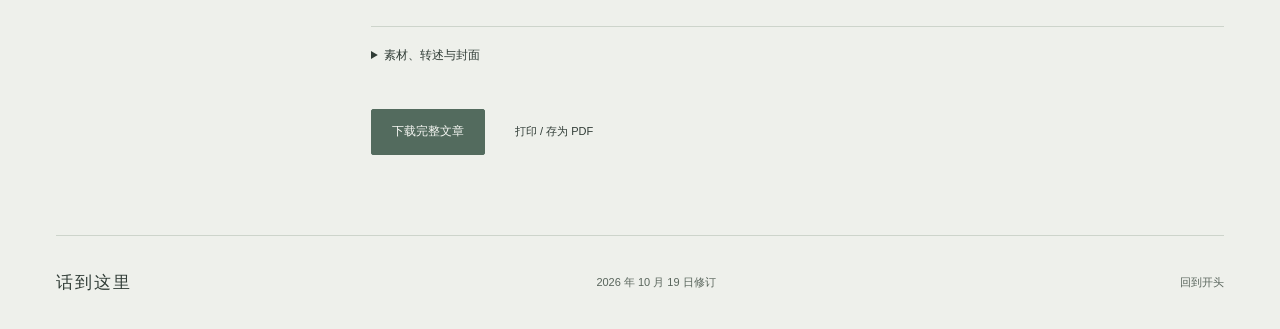
==== commit 02cf3c8e: "Rewrite as reflective essay and redesign photographic cover" ====
--- a/index.html
+++ b/index.html
@@ -2,41 +2,30 @@
 <html lang="zh-CN">
 <head>
   <meta charset="UTF-8"><meta name="viewport" content="width=device-width,initial-scale=1">
-  <meta name="theme-color" content="#eaf2f7">
-  <meta name="description" content="比赛散场后，一个名字慢慢有了日常。一篇关于李向武、相识与陪伴的互动感情故事。">
-  <title>相识以后｜李向武的故事</title>
-  <link rel="stylesheet" href="style.css">
-  <script src="story.js" defer></script><script src="app.js" defer></script>
+  <meta name="theme-color" content="#182522">
+  <meta name="description" content="后来我们仍说了许多话。有些意思，却一直留在上一句。《话到这里》，一篇关于李向武的散文。">
+  <meta property="og:title" content="话到这里"><meta property="og:description" content="后来我们仍说了许多话。有些意思，却一直留在上一句。">
+  <meta property="og:image" content="https://yuchen486.github.io/after-we-met-story/assets/rain-window.jpg">
+  <title>话到这里｜散文</title>
+  <link rel="icon" href="data:image/svg+xml,%3Csvg xmlns='http://www.w3.org/2000/svg' viewBox='0 0 48 48'%3E%3Crect width='48' height='48' fill='%23182522'/%3E%3Ctext x='24' y='34' text-anchor='middle' font-size='32' fill='%23eeefe9'%3E话%3C/text%3E%3C/svg%3E">
+  <link rel="preload" as="image" href="assets/rain-window.jpg">
+  <link rel="stylesheet" href="style.css?v=20261019-2">
+  <script src="story.js?v=20261019-2" defer></script><script src="app.js?v=20261019-2" defer></script>
 </head>
 <body>
-  <a class="skip" href="#reader">跳到故事正文</a>
-  <header class="topbar">
-    <a class="brand" href="#home" aria-label="相识以后，返回封面"><svg viewBox="0 0 32 32" fill="none" aria-hidden="true"><path d="M5 7h9l2 3 2-3h9v20h-9l-2 2-2-2H5z" stroke="currentColor" stroke-width="1.6"/><path d="M16 10v18M9 13h3M20 13h3" stroke="currentColor" stroke-width="1.6"/></svg><span>相识以后</span></a>
-    <nav aria-label="页面导航"><a href="#reader">读故事</a><a href="#afterword">创作手记</a><button id="theme" aria-pressed="false" class="quiet"><svg viewBox="0 0 24 24" fill="none" aria-hidden="true"><path d="M20 15.5A8.5 8.5 0 0 1 8.5 4a8.5 8.5 0 1 0 11.5 11.5Z" stroke="currentColor" stroke-width="1.5"/></svg><span>夜读</span></button></nav>
-  </header>
+  <a class="skip" href="#reader">跳到正文</a>
+  <header class="topbar"><a class="brand" href="#home" aria-label="话到这里，返回封面">话到这里</a><nav aria-label="页面导航"><a href="#reader">读全文</a><a href="#afterword">文后</a><button id="theme" aria-pressed="false" class="quiet"><svg viewBox="0 0 24 24" fill="none" aria-hidden="true"><path d="M20 15.5A8.5 8.5 0 0 1 8.5 4a8.5 8.5 0 1 0 11.5 11.5Z" stroke="currentColor" stroke-width="1.5"/></svg><span>夜读</span></button></nav></header>
   <main>
-    <section class="cover wrap" id="home" aria-labelledby="title">
-      <div class="cover-copy"><div class="edition"><span class="tiny-line"></span>一个关于李向武的故事</div><h1 id="title">相识<br><span class="title-last">以后<span class="title-dot">。</span></span></h1><p class="cover-sub">再往前一些，<br>还是想认识你。</p><div class="cover-bottom"><a class="primary" href="#reader">翻开故事 <svg viewBox="0 0 24 24" fill="none" aria-hidden="true"><path d="M5 12h14m-5-5 5 5-5 5" stroke="currentColor" stroke-width="1.5"/></svg></a><span id="read-time">六个章节，慢慢读</span></div></div>
-      <figure class="cover-art"><svg class="window-art" viewBox="0 0 620 700" role="img" aria-labelledby="art-title art-desc"><title id="art-title">开往相识以后的车窗</title><desc id="art-desc">车窗外的蓝色城市、树影与秋日阳光，两座城市之间留着一条尚待出发的路线。</desc>
-        <defs><linearGradient id="sky" x2="0" y2="1"><stop stop-color="#a8c9e0"/><stop offset="1" stop-color="#e7eff3"/></linearGradient><linearGradient id="glass" x2="1" y2="1"><stop stop-color="#fff" stop-opacity=".4"/><stop offset="1" stop-color="#fff" stop-opacity="0"/></linearGradient><clipPath id="window"><rect x="58" y="42" width="504" height="590" rx="245"/></clipPath></defs>
-        <path d="M39 648V288C39-44 581-44 581 288v360" fill="#d6e4ed"/>
-        <g clip-path="url(#window)"><path fill="url(#sky)" d="M58 42h504v600H58z"/><circle cx="427" cy="186" r="64" fill="#f8e3a7"/><path d="M28 412Q171 283 300 383T608 359V680H28" fill="#9eb7bf"/>
-        <path d="M35 508V423h65v-39h55v100h32v-78h85v105h35v-62h45v-62h65v90h59V353h49v47h57v241H35Z" fill="#779ba9"/>
-        <path d="M0 555h111V444h62v111h38V477h59v105h49V432h71v121h43v-71h53v100h89V463h60v230H0Z" fill="#50798e"/>
-        <g fill="#e8d59d"><path d="M129 466h9v14h-9zM152 466h9v14h-9zM129 495h9v14h-9zM152 523h9v14h-9zM334 453h10v16h-10zM361 483h10v16h-10zM334 513h10v16h-10zM450 502h9v14h-9z"/></g>
-        <path d="M375 658Q432 539 466 456T542 313" fill="none" stroke="#304e5b" stroke-width="8"/><path d="m475 433-61-27m93-47-6-58m-59 214-72-21" fill="none" stroke="#304e5b" stroke-width="4"/>
-        <g fill="#d1b56e"><ellipse cx="414" cy="400" rx="16" ry="32" transform="rotate(-55 414 400)"/><ellipse cx="457" cy="467" rx="14" ry="29" transform="rotate(30 457 467)"/><ellipse cx="510" cy="315" rx="17" ry="32" transform="rotate(-15 510 315)"/><ellipse cx="533" cy="371" rx="14" ry="28" transform="rotate(55 533 371)"/><ellipse cx="381" cy="496" rx="15" ry="28" transform="rotate(-65 381 496)"/></g>
-        <path d="M85 48h101l208 591H282Z" fill="url(#glass)"/>
-        </g><rect x="58" y="42" width="504" height="590" rx="245" fill="none" stroke="#fbfcfd" stroke-width="12"/><path d="M39 649h542" stroke="#b3cbd9" stroke-width="12" stroke-linecap="round"/>
-        <path d="M102 671q190-105 415-27" stroke="#8aa6b6" fill="none" stroke-dasharray="3 9" stroke-linecap="round"/><circle cx="102" cy="671" r="5" fill="#304e5b"/><circle cx="517" cy="644" r="5" fill="#304e5b"/>
-      </svg><figcaption><span>合肥</span><span>把想见面，留给一个合适的日子</span><span>南京</span></figcaption><div class="art-note">秋天适合见面<br>也适合，把话慢慢说。</div></figure>
+    <section class="cover" id="home" aria-labelledby="title">
+      <div class="cover-photo"><img src="assets/rain-window.jpg" alt="雨水留在玻璃上，远处的灯光模糊成尚未抵达的光点。" width="2000" height="1301" fetchpriority="high"></div>
+      <div class="cover-shade" aria-hidden="true"></div>
+      <div class="cover-inner wrap"><div class="cover-copy"><p class="edition">一篇关于李向武的散文</p><h1 id="title">话到这里</h1><p class="cover-sub">后来我们仍说了许多话。<br>有些意思，却一直留在上一句。</p><div class="cover-bottom"><a class="read-link" href="#reader">开始阅读 <svg viewBox="0 0 24 24" fill="none" aria-hidden="true"><path d="M12 4v15m-5-5 5 5 5-5" stroke="currentColor" stroke-width="1.3"/></svg></a><span id="read-time"></span></div></div><p class="cover-aside">再往前一些。</p></div>
     </section>
-    <div class="intro wrap"><p>从赛场上的欣赏，到聊天框里的日常。<br>有些相识，在一句句“接着说”里，慢慢有了分量。</p><span>六章短篇<br>第一人称叙事</span></div>
-    <section class="reading-shell wrap" id="reader" aria-label="故事阅读区">
-      <aside class="contents"><p class="contents-heading">这一路的故事</p><nav id="chapter-nav" aria-label="故事章节"></nav><div class="reading-progress"><span id="progress-label">阅读进度 0%</span><div class="progress-track" role="progressbar" aria-label="故事阅读进度" aria-valuemin="0" aria-valuemax="100" aria-valuenow="0"><span id="progress-fill"></span></div></div><button id="bookmark" class="bookmark quiet">记住这一章</button><button id="resume" class="quiet" hidden>回到书签</button></aside>
-      <div class="reading-main"><div class="reader-toolbar"><div class="mode-switch" role="group" aria-label="阅读方式"><button id="continuous" aria-pressed="true">连读</button><button id="chapter-mode" aria-pressed="false">分章</button></div><div class="text-size" role="group" aria-label="正文字号"><button id="smaller" aria-label="缩小正文字号">A−</button><span id="size-label">19</span><button id="larger" aria-label="放大正文字号">A+</button></div></div><div id="chapters"></div><noscript><p>请启用 JavaScript 阅读互动故事，也可以<a href="相识以后.md" download>下载完整正文</a>。</p></noscript><div class="chapter-controls" hidden><button id="previous" class="quiet">上一章</button><span id="chapter-counter"></span><button id="next" class="primary">下一章</button></div><p class="story-end">相识以后，故事仍在日常里。</p></div>
+    <section class="reading-shell wrap" id="reader" aria-label="散文阅读区">
+      <aside class="contents"><p class="contents-heading">从这几个词读起</p><nav id="chapter-nav" aria-label="文章分节"></nav><div class="reading-progress"><span id="progress-label">阅读进度 0%</span><div class="progress-track" role="progressbar" aria-label="文章阅读进度" aria-valuemin="0" aria-valuemax="100" aria-valuenow="0"><span id="progress-fill"></span></div></div><button id="bookmark" class="quiet bookmark">记住这一节</button><button id="resume" class="quiet" hidden>回到书签</button></aside>
+      <div class="reading-main"><div class="reader-toolbar"><div class="mode-switch" role="group" aria-label="阅读方式"><button id="continuous" aria-pressed="true">连读</button><button id="chapter-mode" aria-pressed="false">分节</button></div><div class="text-size" role="group" aria-label="正文字号"><button id="smaller" aria-label="缩小正文字号">A−</button><span id="size-label">20</span><button id="larger" aria-label="放大正文字号">A+</button></div></div><div id="chapters"></div><noscript><p>请启用 JavaScript 阅读正文，或<a href="话到这里.md" download>下载完整文章</a>。</p></noscript><div class="chapter-controls" hidden><button id="previous" class="quiet">上一节</button><span id="chapter-counter"></span><button id="next" class="primary">下一节</button></div><p class="story-end">话暂时到这里。</p></div>
     </section>
-    <section class="keepsakes" aria-labelledby="keepsakes-title"><div class="wrap"><div class="section-heading"><div><span class="small-label">读完，留下一句话</span><h2 id="keepsakes-title">把这一句带走</h2></div><p>选一句喜欢的，存进你的日常。</p></div><div id="excerpt-options" class="excerpt-options" role="group" aria-label="选择摘句"></div><div class="selected-excerpt"><span class="quote-mark" aria-hidden="true">“</span><p id="selected-excerpt"></p><span class="attribution">——《相识以后》</span><button id="copy-excerpt" class="quiet">复制这一句</button></div></div></section>
-    <section class="afterword wrap" id="afterword"><div><span class="small-label">故事背后的几句话</span><h2>留给相识的余地</h2></div><div class="afterword-copy"><p>这篇故事写下欣赏、陪伴，也保留两个人仍在学习表达的时刻。关于以后，让相处继续给出答案。</p><details><summary>素材与文学补写说明</summary><div class="source-note"><p>本文以用户在《构思短篇故事》《构思短篇故事（恢复）》中的叙述、既有社交报告及可读微信文字为素材，采用“我”对“你”讲述的文学形式。</p><p>比赛相识、想去南京、对方考虑离开南京、关于“可能止步于朋友”的谈话及“再往前推算”的由来，来自用户先前叙述；带日期的摘句来自可核读的聊天文字。本文并不等同于逐日纪实。</p><p>南京街景、设想中的等候与吃饭、读消息时的动作、末章夜里的房间与回望等属于文学补写；第一人称内心活动经过创作整理。想象的见面没有被写成已经发生，末章表达的是叙述者的愿望。</p><p>本轮微信原生 MCP 已响应，近期消息页及南京原句上下文标记为 realtime；关键词检索实际返回 decrypted_index 本地快照。语音与通话内容未经转写，未据此编造具体谈话。关系仍有待双方表达与确认。</p><div id="evidence-list"></div></div></details><div class="download-row"><a class="primary" href="相识以后.md" download>下载完整正文 <svg viewBox="0 0 24 24" fill="none" aria-hidden="true"><path d="M12 3v12m-4-4 4 4 4-4M5 16v5h14v-5" stroke="currentColor" stroke-width="1.5"/></svg></a><button id="print" class="quiet">打印 / 存为 PDF</button></div></div></section>
-  </main><footer class="wrap"><span>相识以后</span><p>写于 2026 年 10 月 19 日</p><a href="#home">回到封面</a></footer><div id="toast" role="status" aria-live="polite"></div>
+    <section class="keepsakes" aria-labelledby="keepsakes-title"><div class="wrap keepsakes-inner"><div class="section-heading"><h2 id="keepsakes-title">留在上一句</h2><p>几个没有说完的意思。</p></div><div class="excerpt-body"><div id="excerpt-options" class="excerpt-options" role="group" aria-label="选择摘句"></div><div class="selected-excerpt"><p id="selected-excerpt"></p><div class="excerpt-foot"><span class="attribution">《话到这里》</span><button id="copy-excerpt" class="quiet">复制摘句</button></div></div></div></div></section>
+    <section class="afterword wrap" id="afterword"><div><p class="small-label">文后</p><h2>那些没有说出的部分</h2></div><div class="afterword-copy"><p>把几段谈话重新放在一起，回看一个人如何欣赏、试探，又如何在一个已经听懂的说法里，停留得久一些。</p><details><summary>心路与关键词</summary><div id="synopsis-list" class="synopsis-list"></div></details><details><summary>素材、转述与封面</summary><div class="source-note"><p>文章沿用《再往前一些》的第一人称视角，以既有叙述、可核读的聊天文字与前稿为素材，重写为散文。相识、南京见面意向、后悔与推算、可能止步于朋友等情节，来自用户先前叙述；下列带日期的文字为聊天摘句。</p><p>文中的反复、犹疑、设想与自我追问是文学转述，不代表对方已经表达的内心，也不把尚未成行的见面写成事实。语音与通话内容未经转写，未编写其中的具体对话。</p><div id="evidence-list"></div><p class="photo-credit">封面摄影：<a href="https://unsplash.com/@allexander_h" target="_blank" rel="noopener noreferrer">Alexander Höhn</a> / <a href="https://unsplash.com/photos/rainy-window-with-blurred-city-lights-at-night-NASAVbhNb6g" target="_blank" rel="noopener noreferrer">Unsplash</a>。按 <a href="https://unsplash.com/license" target="_blank" rel="noopener noreferrer">Unsplash License</a> 使用，为氛围摄影，与人物的真实地点、行程无关。</p></div></details><div class="download-row"><a class="primary" href="话到这里.md" download>下载完整文章</a><button id="print" class="quiet">打印 / 存为 PDF</button></div></div></section>
+  </main><footer class="wrap"><span>话到这里</span><p>2026 年 10 月 19 日修订</p><a href="#home">回到开头</a></footer><div id="toast" role="status" aria-live="polite"></div>
 </body></html>
--- a/style.css
+++ b/style.css
@@ -1,5 +1,4 @@
-:root{--page:#f7fafc;--surface:#fff;--cover:#eaf2f7;--ink:#263f54;--text:#344856;--muted:#617383;--line:#d5e0e7;--accent:#355e78;--soft:#e5edf3;--gold:#b6985b;--body-size:19px;--serif:"Noto Serif SC","Source Han Serif SC","Songti SC","SimSun",serif;--sans:"Microsoft YaHei","PingFang SC",sans-serif;color-scheme:light}
-*{box-sizing:border-box}html{scroll-behavior:smooth;scroll-padding-top:100px}body{margin:0;background:var(--page);color:var(--ink);font-family:var(--sans);font-size:16px;line-height:1.7;transition:background .2s,color .2s}a{color:inherit;text-decoration:none}button{font:inherit;cursor:pointer;color:inherit}button,a{ -webkit-tap-highlight-color:transparent}button:disabled{opacity:.4;cursor:default}button,summary,a{touch-action:manipulation}button:focus-visible,a:focus-visible,summary:focus-visible{outline:3px solid var(--accent);outline-offset:5px}button svg,a svg{width:21px;height:21px;flex:none}button{border:0;background:none}button[hidden],[hidden]{display:none!important}.wrap{width:min(1240px,calc(100% - 112px));margin-inline:auto}.topbar{height:92px;display:flex;align-items:center;justify-content:space-between;padding:0 56px;border-bottom:1px solid var(--line);background:var(--page)}.brand{display:flex;align-items:center;gap:12px;font-family:var(--serif);font-weight:600;font-size:21px;letter-spacing:2px}.brand svg{width:30px;height:30px}.topbar nav{display:flex;gap:30px;align-items:center;font-size:14px}.topbar nav>a{padding:12px 0}.quiet{padding:10px 12px;min-height:44px;display:inline-flex;align-items:center;justify-content:center;gap:8px;border-radius:5px;transition:background .18s}.quiet:hover{background:var(--soft)}#theme{padding-right:0}.cover{display:grid;grid-template-columns:.85fr 1fr;align-items:center;min-height:750px;gap:60px;padding:48px 0 56px}.edition{font-size:14px;display:flex;align-items:center;gap:14px;color:var(--muted)}.tiny-line{width:28px;height:1px;background:var(--accent)}h1{font:500 clamp(70px,7.5vw,112px)/1.2 var(--serif);letter-spacing:9px;margin:32px 0 25px}.title-dot{color:var(--gold)}.cover-sub{font:22px/1.9 var(--serif);letter-spacing:2px;margin:0 0 38px}.cover-bottom{display:flex;align-items:center;gap:22px}.cover-bottom>span{font-size:12px;color:var(--muted)}.primary{display:inline-flex;align-items:center;justify-content:center;gap:22px;background:var(--accent);color:#fff;border:1px solid var(--accent);border-radius:4px;padding:13px 22px;font-size:14px;min-height:48px;transition:background .18s,box-shadow .18s}.primary:hover{background:var(--ink);box-shadow:0 3px 9px #233d5218}.cover-art{position:relative;margin:0;width:100%;max-width:560px;justify-self:end}.window-art{display:block;width:100%;height:auto}.cover-art figcaption{display:flex;justify-content:space-between;font-size:12px;color:var(--muted);gap:8px}.cover-art figcaption span:nth-child(2){font-size:11px}.art-note{position:absolute;left:-26px;bottom:125px;background:var(--surface);padding:20px 28px;font:16px/1.9 var(--serif);transform:rotate(-5deg);box-shadow:0 8px 25px #304e5b0d;border-left:2px solid var(--gold)}.intro{padding:28px 0 55px;display:flex;align-items:center;justify-content:space-between;border-bottom:1px solid var(--line)}.intro p{font:20px/1.9 var(--serif);margin:0}.intro>span{font-size:12px;color:var(--muted);line-height:2;text-align:right}.reading-shell{display:grid;grid-template-columns:220px minmax(0,1fr);gap:100px;padding-top:80px;padding-bottom:96px;align-items:start}.contents{position:sticky;top:36px}.contents-heading{font-size:13px;margin:0 0 25px;color:var(--muted)}#chapter-nav{display:grid;gap:6px}#chapter-nav a{display:flex;gap:15px;align-items:center;padding:12px 8px 12px 0;border-right:2px solid transparent;font-size:14px;min-height:47px;color:var(--muted)}#chapter-nav a span{font-size:12px;font-family:Georgia,serif;opacity:.75}#chapter-nav a:hover{color:var(--ink)}#chapter-nav a[aria-current="location"]{color:var(--ink);border-color:var(--accent);font-weight:600}.reading-progress{margin:38px 0 14px;font-size:11px;color:var(--muted)}.progress-track{height:3px;background:var(--line);margin-top:12px;border-radius:3px;overflow:hidden}#progress-fill{display:block;height:100%;width:0;background:var(--accent);transition:width .18s}.bookmark{font-size:12px;margin-left:-12px}#resume{font-size:12px;text-decoration:underline}.reading-main{max-width:740px;width:100%;min-width:0}.reader-toolbar{display:flex;justify-content:space-between;align-items:center;margin-bottom:55px;padding-bottom:17px;border-bottom:1px solid var(--line);font-size:13px}.mode-switch{display:flex;gap:2px;padding:3px;background:var(--soft);border-radius:6px}.mode-switch button{min-height:38px;padding:6px 18px;border-radius:4px;color:var(--muted)}.mode-switch button[aria-pressed="true"]{background:var(--surface);color:var(--ink);box-shadow:0 1px 3px #233d5210}.text-size{display:flex;align-items:center;gap:5px}.text-size button{width:44px;min-height:44px;border-radius:4px}.text-size button:hover{background:var(--soft)}#size-label{font-size:11px;color:var(--muted);min-width:18px;text-align:center}.chapter{scroll-margin-top:35px;padding:0 0 80px}.chapter+.chapter{padding-top:25px;border-top:1px solid var(--line)}.chapter-head{margin-bottom:35px}.chapter-index{display:block;color:var(--muted);font-family:Georgia,serif;font-size:15px;margin-bottom:12px}.chapter h2{font:500 35px/1.6 var(--serif);margin:0 0 6px;letter-spacing:2px}.chapter-sub{font-size:12px;color:var(--muted);margin:0}.chapter blockquote{margin:30px 0 35px;padding:12px 0 12px 22px;border-left:2px solid var(--gold);font:19px/1.9 var(--serif);color:var(--accent)}.prose{color:var(--text);font:var(--body-size)/2.15 var(--serif);letter-spacing:.45px}.prose p{margin:0 0 1.5em;text-align:left}.prose p:last-child{margin-bottom:0}.chapter-controls{display:flex;justify-content:space-between;gap:10px;align-items:center;margin-bottom:35px;font-size:13px}.chapter-controls .primary{gap:0}.story-end{text-align:center;color:var(--muted);font:16px/2 var(--serif);margin:20px 0 0}.story-end:before{content:"";display:block;width:35px;height:1px;background:var(--gold);margin:0 auto 24px}.keepsakes{background:var(--cover);padding:75px 0 65px}.section-heading{display:flex;justify-content:space-between;align-items:end}.small-label{font-size:12px;color:var(--muted)}h2{font-family:var(--serif);font-weight:500}.section-heading h2,.afterword h2{font-size:30px;margin:12px 0 0;letter-spacing:2px}.section-heading>p{font-size:12px;color:var(--muted)}.excerpt-options{display:flex;gap:12px;margin-top:30px}.excerpt-options button{border:1px solid var(--line);padding:9px 17px;border-radius:30px;font-size:13px;min-height:44px;transition:background .18s}.excerpt-options button[aria-pressed="true"]{background:var(--accent);color:#fff;border-color:var(--accent)}.selected-excerpt{position:relative;max-width:810px;padding:35px 0 0 45px}.quote-mark{position:absolute;font:82px/1 Georgia,serif;left:0;top:25px;color:var(--accent);opacity:.35}.selected-excerpt p{font:27px/1.9 var(--serif);margin:0 0 15px;min-height:104px;letter-spacing:1px}.attribution{font:13px var(--serif);color:var(--muted)}#copy-excerpt{margin-left:18px;border:1px solid var(--line);font-size:12px}.afterword{display:grid;grid-template-columns:1fr 1.6fr;gap:80px;padding-top:80px;padding-bottom:80px}.afterword-copy>p{font:17px/2 var(--serif);margin-top:0;color:var(--text)}details{font-size:13px;margin:24px 0 28px;border-top:1px solid var(--line);border-bottom:1px solid var(--line)}summary{padding:18px 0;cursor:pointer;color:var(--ink)}.source-note{padding-bottom:18px;color:var(--muted);line-height:1.9}.source-note p{margin:0 0 15px}.evidence-item{padding:12px 0;border-top:1px solid var(--line);display:grid;grid-template-columns:65px 1fr;gap:8px;font-size:12px}.evidence-item q{color:var(--text)}.evidence-item small{display:block;color:var(--muted);font-size:11px;margin-top:4px}.download-row{display:flex;flex-wrap:wrap;gap:15px;font-size:12px}#print{font-size:12px}footer{border-top:1px solid var(--line);padding-block:25px;display:flex;justify-content:space-between;align-items:center;font-size:12px;color:var(--muted)}footer>span{font-family:var(--serif);font-size:17px;color:var(--ink)}footer>p{margin:0}footer a{padding:10px}.skip{position:fixed;left:15px;top:-100px;padding:12px;background:var(--surface);z-index:9}.skip:focus{top:12px}#toast{position:fixed;bottom:28px;left:50%;transform:translate(-50%,15px);background:var(--ink);color:var(--page);border-radius:6px;padding:10px 22px;font-size:13px;opacity:0;pointer-events:none;z-index:10;transition:opacity .2s,transform .2s;max-width:calc(100% - 32px);width:max-content}#toast.visible{opacity:1;transform:translate(-50%,0)}body.night{--page:#152631;--surface:#203746;--cover:#1b303f;--ink:#e2edf3;--text:#cad9e2;--muted:#a4bac9;--line:#3c5363;--accent:#8cb9d4;--soft:#294252;--gold:#cdb579;color-scheme:dark}body.night .primary,body.night .excerpt-options button[aria-pressed="true"]{color:#142c3b}body.night .window-art{filter:brightness(.78)}body.night .art-note{box-shadow:none}body.night .cover-art figcaption{color:var(--muted)}body.night .primary:hover{background:#b7d3e5}body.night .topbar{border-color:var(--line)}body.night .art-note{border-color:var(--gold)}
-@media(min-width:1450px){.cover{min-height:810px}}@media(max-width:1100px){.wrap{width:calc(100% - 64px)}.topbar{padding-inline:32px}.cover{gap:24px;min-height:650px}.cover-bottom{gap:14px;flex-wrap:wrap}.art-note{left:-8px;padding:15px 20px;bottom:100px}.reading-shell{gap:55px;grid-template-columns:185px minmax(0,1fr)}.afterword{gap:40px}}@media(max-width:760px){html{scroll-padding-top:30px}.wrap{width:calc(100% - 40px)}.topbar{height:76px;padding-inline:20px}.brand{font-size:17px;gap:6px;letter-spacing:1px}.brand svg{width:25px}.topbar nav{gap:15px;font-size:12px}.topbar nav>a:nth-child(2){display:none}.topbar #theme{font-size:12px;gap:5px}.cover{grid-template-columns:1fr 1fr;gap:6px;min-height:540px;padding-top:35px;padding-bottom:30px}.edition{font-size:11px;gap:6px;white-space:nowrap}.tiny-line{width:14px}h1{font-size:70px;letter-spacing:3px;margin:25px 0 20px}.cover-sub{font-size:17px;letter-spacing:0;margin-bottom:23px}.cover-bottom .primary{padding:10px 14px;gap:13px;font-size:12px}.cover-bottom>span{font-size:10px}.cover-art{align-self:center}.cover-art figcaption{font-size:10px}.cover-art figcaption span:nth-child(2){display:none}.art-note{left:0;bottom:55px;padding:8px 10px;font-size:11px}.intro{padding:15px 0 32px}.intro p{font-size:16px}.intro>span{display:none}.reading-shell{grid-template-columns:1fr;gap:28px;padding-top:35px;padding-bottom:55px}.contents{position:relative;top:0}.contents-heading{font-size:12px;margin-bottom:10px}#chapter-nav{grid-template-columns:repeat(3,1fr);gap:4px 8px}#chapter-nav a{font-size:11px;gap:6px;padding:8px 0;border-right:0;border-bottom:2px solid transparent;min-height:44px;white-space:nowrap}#chapter-nav a span{font-size:10px}.reading-progress{margin:15px 0 5px;max-width:100%}.reading-progress>span{font-size:10px}.progress-track{margin-top:6px}.bookmark,#resume{font-size:11px}.reader-toolbar{margin-bottom:30px}.reading-main{max-width:100%}.chapter{padding-bottom:50px}.chapter+.chapter{padding-top:25px}.chapter h2{font-size:28px;letter-spacing:1px}.chapter-head{margin-bottom:20px}.chapter blockquote{font-size:17px;margin:25px 0;padding-left:17px}.prose{font-size:calc(var(--body-size) - 1px);line-height:2.1}.keepsakes{padding:45px 0}.section-heading{display:block}.section-heading h2,.afterword h2{font-size:26px}.section-heading>p{margin-top:15px}.excerpt-options{gap:8px;flex-wrap:wrap;margin-top:22px}.excerpt-options button{font-size:12px;padding:9px 13px}.selected-excerpt{padding-left:28px}.selected-excerpt p{font-size:22px;min-height:120px}.quote-mark{font-size:60px;left:-3px;top:30px}.attribution{font-size:11px}#copy-excerpt{margin-left:6px;font-size:11px;padding-inline:10px}.afterword{grid-template-columns:1fr;gap:25px;padding-block:50px}.afterword-copy>p{font-size:16px}footer{flex-wrap:wrap;gap:10px;padding-block:20px}footer>p{font-size:10px}.chapter-controls{font-size:12px}.chapter-controls .primary{padding:10px 16px}}@media(max-width:380px){h1{font-size:61px}.cover{min-height:510px}.edition{font-size:10px}.art-note{font-size:10px}.topbar nav{gap:8px}.prose{letter-spacing:0}.cover-art{margin-top:20px}.cover-bottom>span{max-width:150px}}@media(prefers-reduced-motion:reduce){html{scroll-behavior:auto}*,*:before,*:after{transition:none!important;animation:none!important}}
-@media print{.topbar,.contents,.reader-toolbar,.chapter-controls,.keepsakes,.afterword,.intro,.cover-art,footer,#toast,.skip,.cover-bottom{display:none!important}body,body.night{--page:#fff;--text:#111;--ink:#111;background:#fff;color:#111}.wrap{width:100%}.cover{display:block;min-height:0;padding:0 0 25px}.edition,.cover-sub{font-size:14px}h1{font-size:38px;margin:10px 0;line-height:1.2}h1 br{display:none}.reading-shell{display:block;padding:0}.reading-main{max-width:none}.chapter[hidden]{display:block!important}.chapter{padding-bottom:25px;break-inside:auto}.chapter-head{break-after:avoid}.chapter h2{font-size:24px}.prose{font-size:12pt;line-height:1.8}.chapter blockquote{font-size:13pt}.story-end{font-size:13px}.title-dot{color:#111}}
-.title-last{white-space:nowrap}@media(max-width:760px){.cover h1{font-size:clamp(54px,15vw,70px)}.cover .title-dot{font-size:.55em;letter-spacing:0}}
+:root{--page:#eef0eb;--surface:#f7f8f4;--ink:#303c36;--text:#35413b;--muted:#59655c;--line:#cdd4cb;--accent:#536b5e;--soft:#e1e6de;--body-size:20px;--serif:"Noto Serif SC","Source Han Serif SC","Songti SC","STSong","SimSun",serif;--sans:"Microsoft YaHei","PingFang SC",sans-serif;color-scheme:light}
+*{box-sizing:border-box}html{scroll-behavior:smooth;scroll-padding-top:96px}body{margin:0;background:var(--page);color:var(--ink);font:16px/1.75 var(--sans);transition:background .18s,color .18s}a{color:inherit;text-decoration:none}button{font:inherit;color:inherit;border:0;background:none;cursor:pointer}button,a,summary{touch-action:manipulation;-webkit-tap-highlight-color:transparent}button:disabled{opacity:.35;cursor:default}button:focus-visible,a:focus-visible,summary:focus-visible{outline:2px solid var(--accent);outline-offset:6px}button svg,a svg{width:20px;height:20px;flex:none}[hidden]{display:none!important}.wrap{width:min(1180px,calc(100% - 112px));margin-inline:auto}.topbar{position:sticky;top:0;z-index:20;height:74px;padding-inline:56px;display:flex;justify-content:space-between;align-items:center;background:#182522;color:#e8eae4;border-bottom:1px solid #e8eae41c}.brand{font:19px var(--serif);letter-spacing:3px}.topbar nav{display:flex;gap:28px;align-items:center;font-size:13px}.topbar a{padding-block:14px}.topbar button:focus-visible,.topbar a:focus-visible{outline-color:#dee4d8}.quiet{min-height:44px;padding:10px 12px;display:inline-flex;gap:8px;align-items:center;justify-content:center;border-radius:2px;transition:background .18s}.quiet:hover{background:var(--soft)}.topbar .quiet:hover{background:#ffffff13}.topbar .quiet{padding-right:0}.cover{position:relative;isolation:isolate;min-height:680px;min-height:min(830px,calc(100svh - 74px));background:#14201e;color:#eef0e8;overflow:hidden}.cover-photo{position:absolute;inset:0;z-index:-3}.cover-photo img{display:block;width:100%;height:100%;object-fit:cover;object-position:60% 50%}.cover-shade{position:absolute;inset:0;z-index:-2;background:linear-gradient(90deg,rgba(13,24,21,.93) 0%,rgba(13,24,21,.74) 32%,rgba(13,24,21,.16) 76%),linear-gradient(0deg,rgba(13,24,21,.3),transparent 65%)}.cover-inner{position:relative;min-height:inherit;display:flex;align-items:center;padding-block:95px 75px}.cover-copy{padding-left:24px;width:min(700px,80%)}.edition{font-size:12px;letter-spacing:2px;color:#c1cbbf;margin:0 0 40px}h1{font:400 clamp(58px,7.6vw,110px)/1.35 var(--serif);letter-spacing:.1em;margin:0 0 26px;white-space:nowrap}.cover-sub{font:20px/2.1 var(--serif);letter-spacing:1px;color:#e0e5da;margin:0 0 58px}.cover-bottom{display:flex;gap:30px;align-items:center}.read-link{display:inline-flex;align-items:center;gap:26px;font-size:13px;padding-block:14px;border-bottom:1px solid #d4dfcd70;min-height:48px}.read-link:hover{color:#fff;border-color:#fff}.cover-bottom>span{font-size:11px;color:#bdc9b9}.cover-aside{position:absolute;right:0;bottom:48px;writing-mode:vertical-rl;font:13px/2 var(--serif);letter-spacing:5px;color:#d7ded1;margin:0}.reading-shell{max-width:1080px;display:grid;grid-template-columns:160px minmax(0,690px);gap:110px;align-items:start;padding-block:95px 100px}.contents{position:sticky;top:112px}.contents-heading{font-size:11px;color:var(--muted);margin:0 0 24px}#chapter-nav{display:grid;gap:11px}#chapter-nav a{padding:8px 0;min-height:44px;display:grid;gap:3px;color:var(--muted);position:relative}#chapter-nav a:before{content:"";position:absolute;left:-16px;top:22px;width:4px;height:4px;border-radius:50%;background:transparent}#chapter-nav a[aria-current="location"]{color:var(--ink)}#chapter-nav a[aria-current="location"]:before{background:var(--accent)}.nav-keyword{font-family:var(--serif);font-size:18px;letter-spacing:3px}.nav-title{font-size:10px;letter-spacing:.3px}#chapter-nav a:hover{color:var(--ink)}.reading-progress{margin-top:36px;color:var(--muted);font-size:10px}.progress-track{height:2px;margin-top:11px;background:var(--line);overflow:hidden}#progress-fill{height:100%;width:0;display:block;background:var(--accent);transition:width .18s}.bookmark{margin-left:-12px;margin-top:9px;font-size:11px}#resume{padding-left:0;font-size:11px;text-decoration:underline}.reading-main{min-width:0;width:100%}.reader-toolbar{display:flex;justify-content:space-between;align-items:center;border-bottom:1px solid var(--line);padding-bottom:14px;margin-bottom:56px;font-size:12px}.mode-switch{display:flex;gap:25px}.mode-switch button{min-height:44px;padding:8px 1px;color:var(--muted);border-bottom:1px solid transparent}.mode-switch button[aria-pressed="true"]{color:var(--ink);border-color:var(--accent)}.text-size{display:flex;gap:4px;align-items:center}.text-size button{width:44px;height:44px}.text-size button:hover{background:var(--soft)}#size-label{font-size:10px;min-width:18px;text-align:center;color:var(--muted)}.chapter{scroll-margin-top:108px;padding-bottom:48px}.chapter+.chapter{padding-top:28px}.chapter-head{display:flex;align-items:baseline;gap:18px;margin-bottom:36px}.chapter-index{font-size:11px;letter-spacing:2px;color:var(--muted)}.chapter h2{font:400 25px/1.6 var(--serif);letter-spacing:2px;margin:0}.prose{font:var(--body-size)/2.13 var(--serif);letter-spacing:.3px;color:var(--text)}.prose p{margin:0 0 1.55em;text-align:left}.prose p:last-child{margin:0}.chapter-controls{display:flex;align-items:center;justify-content:space-between;font-size:12px;margin:10px 0 45px}.primary{display:inline-flex;align-items:center;justify-content:center;min-height:46px;padding:11px 20px;font-size:12px;border:1px solid var(--accent);color:var(--surface);background:var(--accent);border-radius:2px;transition:background .18s}.primary:hover{background:var(--ink)}.story-end{margin:30px 0 0;text-align:right;font:13px/2 var(--serif);color:var(--muted)}.story-end:before{content:"";display:inline-block;width:30px;height:1px;vertical-align:middle;background:var(--line);margin-right:15px}.keepsakes{background:#dfe5dc;padding-block:65px 70px}.keepsakes-inner{display:grid;grid-template-columns:250px 1fr;gap:65px}.section-heading h2{font:400 26px/1.6 var(--serif);letter-spacing:2px;margin:0}.section-heading>p{font-size:11px;color:var(--muted);margin-top:18px}.excerpt-options{display:flex;gap:25px;flex-wrap:wrap}.excerpt-options button{font-size:12px;padding:4px 0 10px;min-height:44px;border-bottom:1px solid transparent;color:var(--muted)}.excerpt-options button[aria-pressed="true"]{border-color:var(--accent);color:var(--ink)}.selected-excerpt>p{font:25px/1.95 var(--serif);letter-spacing:1px;margin:28px 0 24px;min-height:96px;max-width:740px}.excerpt-foot{display:flex;align-items:center;gap:24px}.attribution{font-size:11px;color:var(--muted)}#copy-excerpt{font-size:11px;border:1px solid var(--line);padding:7px 12px;min-height:40px}.afterword{display:grid;grid-template-columns:250px 1fr;gap:65px;padding-block:80px}.small-label{color:var(--muted);font-size:11px;margin:0 0 13px}.afterword h2{font:400 23px/1.8 var(--serif);letter-spacing:1px;margin:0}.afterword-copy>p{font:17px/2 var(--serif);margin-top:0;color:var(--text)}details{font-size:12px;border-top:1px solid var(--line);margin-top:20px}summary{cursor:pointer;padding:18px 0;min-height:44px}.source-note{color:var(--muted);line-height:1.9;padding-bottom:10px}.source-note p{margin:0 0 16px}.source-note a{text-decoration:underline;text-underline-offset:3px}.evidence-item{padding:12px 0;display:grid;grid-template-columns:66px 1fr;gap:10px;border-top:1px solid var(--line);font-size:11px}.evidence-item q{color:var(--text)}.evidence-item small{display:block;color:var(--muted);font-size:10px;margin-top:5px}.photo-credit{font-size:11px;border-top:1px solid var(--line);padding-top:17px!important;margin-top:12px!important}.synopsis-row{display:grid;grid-template-columns:60px 1fr;gap:20px;padding:15px 0;border-bottom:1px solid var(--line);align-items:baseline}.synopsis-row a{font:16px var(--serif);text-decoration:underline;text-underline-offset:5px}.synopsis-row p{margin:0;color:var(--muted);line-height:1.9}.download-row{display:flex;gap:18px;flex-wrap:wrap;margin-top:25px}#print{font-size:11px}footer{display:flex;align-items:center;justify-content:space-between;border-top:1px solid var(--line);padding-block:25px;font-size:11px;color:var(--muted)}footer>span{font:17px var(--serif);letter-spacing:2px;color:var(--ink)}footer p{margin:0}footer a{padding-block:12px}.skip{position:fixed;top:-100px;left:16px;background:var(--surface);padding:12px;z-index:30}.skip:focus{top:12px}#toast{position:fixed;bottom:28px;left:50%;transform:translate(-50%,12px);background:var(--ink);color:var(--page);padding:10px 20px;border-radius:3px;font-size:12px;opacity:0;pointer-events:none;z-index:30;transition:opacity .18s,transform .18s;max-width:calc(100% - 32px);width:max-content}#toast.visible{opacity:1;transform:translate(-50%,0)}body.night{--page:#1c2723;--surface:#23322b;--ink:#dfe5d9;--text:#d1d9ca;--muted:#a5b49e;--line:#3d4c40;--accent:#abbba1;--soft:#2a3a2d;color-scheme:dark}body.night .keepsakes{background:#26362b}body.night .primary{color:#1c2b21}body.night .primary:hover{background:#d1dbc8}body.night .topbar{background:#15211a}
+@media(min-width:1500px){.cover-copy{padding-left:0}}@media(max-width:1100px){.wrap{width:calc(100% - 72px)}.topbar{padding-inline:36px}.reading-shell{grid-template-columns:140px minmax(0,1fr);gap:65px}.cover-copy{padding-left:0}.keepsakes-inner,.afterword{grid-template-columns:210px 1fr;gap:40px}}@media(max-width:760px){html{scroll-padding-top:90px}.wrap{width:calc(100% - 40px)}.topbar{height:66px;padding-inline:20px}.brand{font-size:17px;letter-spacing:2px}.topbar nav{font-size:11px;gap:18px}.topbar nav>a:nth-child(2){display:none}.topbar .quiet{font-size:11px;gap:5px}.topbar svg{width:17px;height:17px}.cover{min-height:610px;min-height:calc(88svh - 66px);max-height:800px}.cover-inner{padding-block:95px 80px;align-items:center}.cover-photo img{object-position:65% 50%}.cover-shade{background:linear-gradient(90deg,#0d1815cf 0%,#0d181594 55%,#0d18153d),linear-gradient(0deg,#0d18156b,transparent)}.cover-copy{width:100%}.edition{font-size:10px;letter-spacing:1px;margin-bottom:32px}h1{font-size:clamp(48px,13vw,75px);letter-spacing:.07em;margin-bottom:24px}.cover-sub{font-size:17px;line-height:2.1;letter-spacing:.3px;margin-bottom:45px}.cover-bottom{gap:25px}.cover-bottom>span{font-size:10px}.read-link{font-size:11px;gap:22px}.cover-aside{bottom:25px;right:0;font-size:10px;letter-spacing:3px}.reading-shell{grid-template-columns:1fr;gap:30px;padding-block:45px 65px}.contents{position:relative;top:0}.contents-heading{font-size:10px;margin-bottom:12px}#chapter-nav{display:flex;gap:10px;justify-content:space-between}#chapter-nav a{display:block;padding:9px 0;min-height:44px;border-bottom:1px solid transparent}#chapter-nav a:before{display:none}#chapter-nav a[aria-current="location"]{border-color:var(--accent)}.nav-keyword{font-size:16px;letter-spacing:1px}.nav-title{display:none}.reading-progress{margin-top:16px;font-size:10px}.progress-track{margin-top:7px}.bookmark{margin-top:4px;font-size:10px}#resume{font-size:10px}.reader-toolbar{margin-bottom:36px}.chapter{padding-bottom:28px;scroll-margin-top:94px}.chapter+.chapter{padding-top:25px}.chapter-head{gap:14px;margin-bottom:27px}.chapter-index{font-size:10px}.chapter h2{font-size:23px;letter-spacing:1px}.prose{font-size:calc(var(--body-size) - 1px);line-height:2.1;letter-spacing:.15px}.prose p{margin-bottom:1.55em}.keepsakes{padding-block:45px}.keepsakes-inner{grid-template-columns:1fr;gap:18px}.section-heading h2{font-size:24px}.section-heading>p{margin-top:12px}.excerpt-options{gap:25px}.selected-excerpt>p{font-size:22px;line-height:1.9;min-height:125px;margin-block:20px}.afterword{grid-template-columns:1fr;gap:24px;padding-block:50px}.afterword h2{font-size:22px}.afterword-copy>p{font-size:16px}.synopsis-row{grid-template-columns:45px 1fr;gap:15px}footer{flex-wrap:wrap;gap:12px;padding-block:20px}footer>span{font-size:15px}footer p{font-size:9px}.download-row{gap:12px}.chapter-controls{margin-top:12px}.story-end{font-size:12px}.text-size{gap:0}.text-size button{width:42px}}@media(max-width:360px){.wrap{width:calc(100% - 32px)}.topbar{padding-inline:16px}.topbar nav{gap:14px}h1{font-size:46px}.cover-sub{font-size:16px}.prose{letter-spacing:0}.edition{font-size:10px}.cover-bottom{gap:18px}.excerpt-foot{gap:15px}}@media(prefers-reduced-motion:reduce){html{scroll-behavior:auto}*,*:before,*:after{transition:none!important;animation:none!important}}
+@media print{.topbar,.contents,.reader-toolbar,.chapter-controls,.keepsakes,.afterword,footer,#toast,.skip,.cover-photo,.cover-shade,.cover-bottom,.cover-aside{display:none!important}body,body.night{--page:#fff;--text:#111;--ink:#111;--muted:#444;background:#fff;color:#111}.wrap{width:100%}.cover{display:block;min-height:0;max-height:none;background:#fff;color:#111;overflow:visible}.cover-inner{display:block;min-height:0;padding:0 0 22px}.cover-copy{width:100%;padding:0}.edition{color:#444;font-size:10pt;margin-bottom:10px}h1{font-size:32pt;margin-bottom:10px;letter-spacing:3px}.cover-sub{font-size:11pt;color:#333;margin:0}.cover-sub br{display:none}.reading-shell{display:block;padding:0}.chapter[hidden]{display:block!important}.chapter{padding-bottom:18px}.chapter+.chapter{padding-top:10px}.chapter-head{break-after:avoid;margin-bottom:16px}.chapter h2{font-size:16pt}.prose{font-size:11.5pt;line-height:1.85}.prose p{margin-bottom:1em}.story-end{font-size:10pt}}
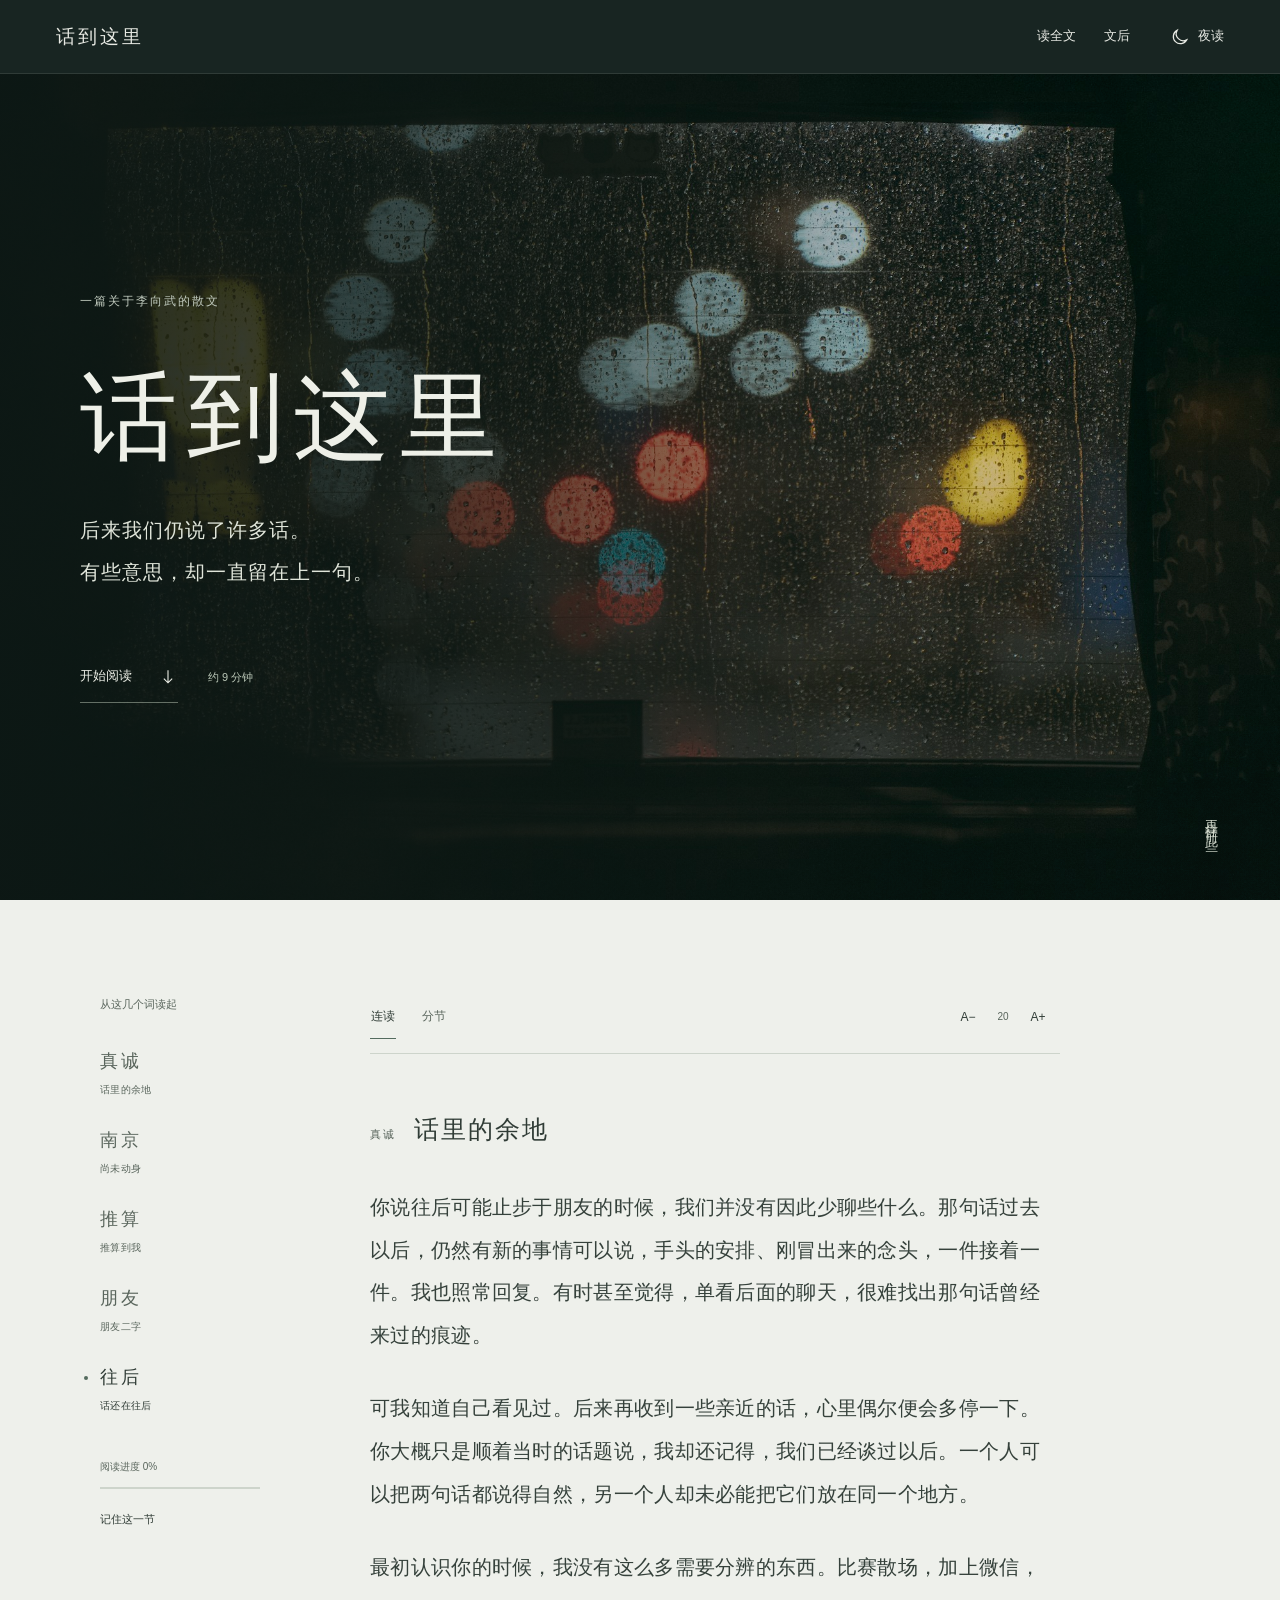
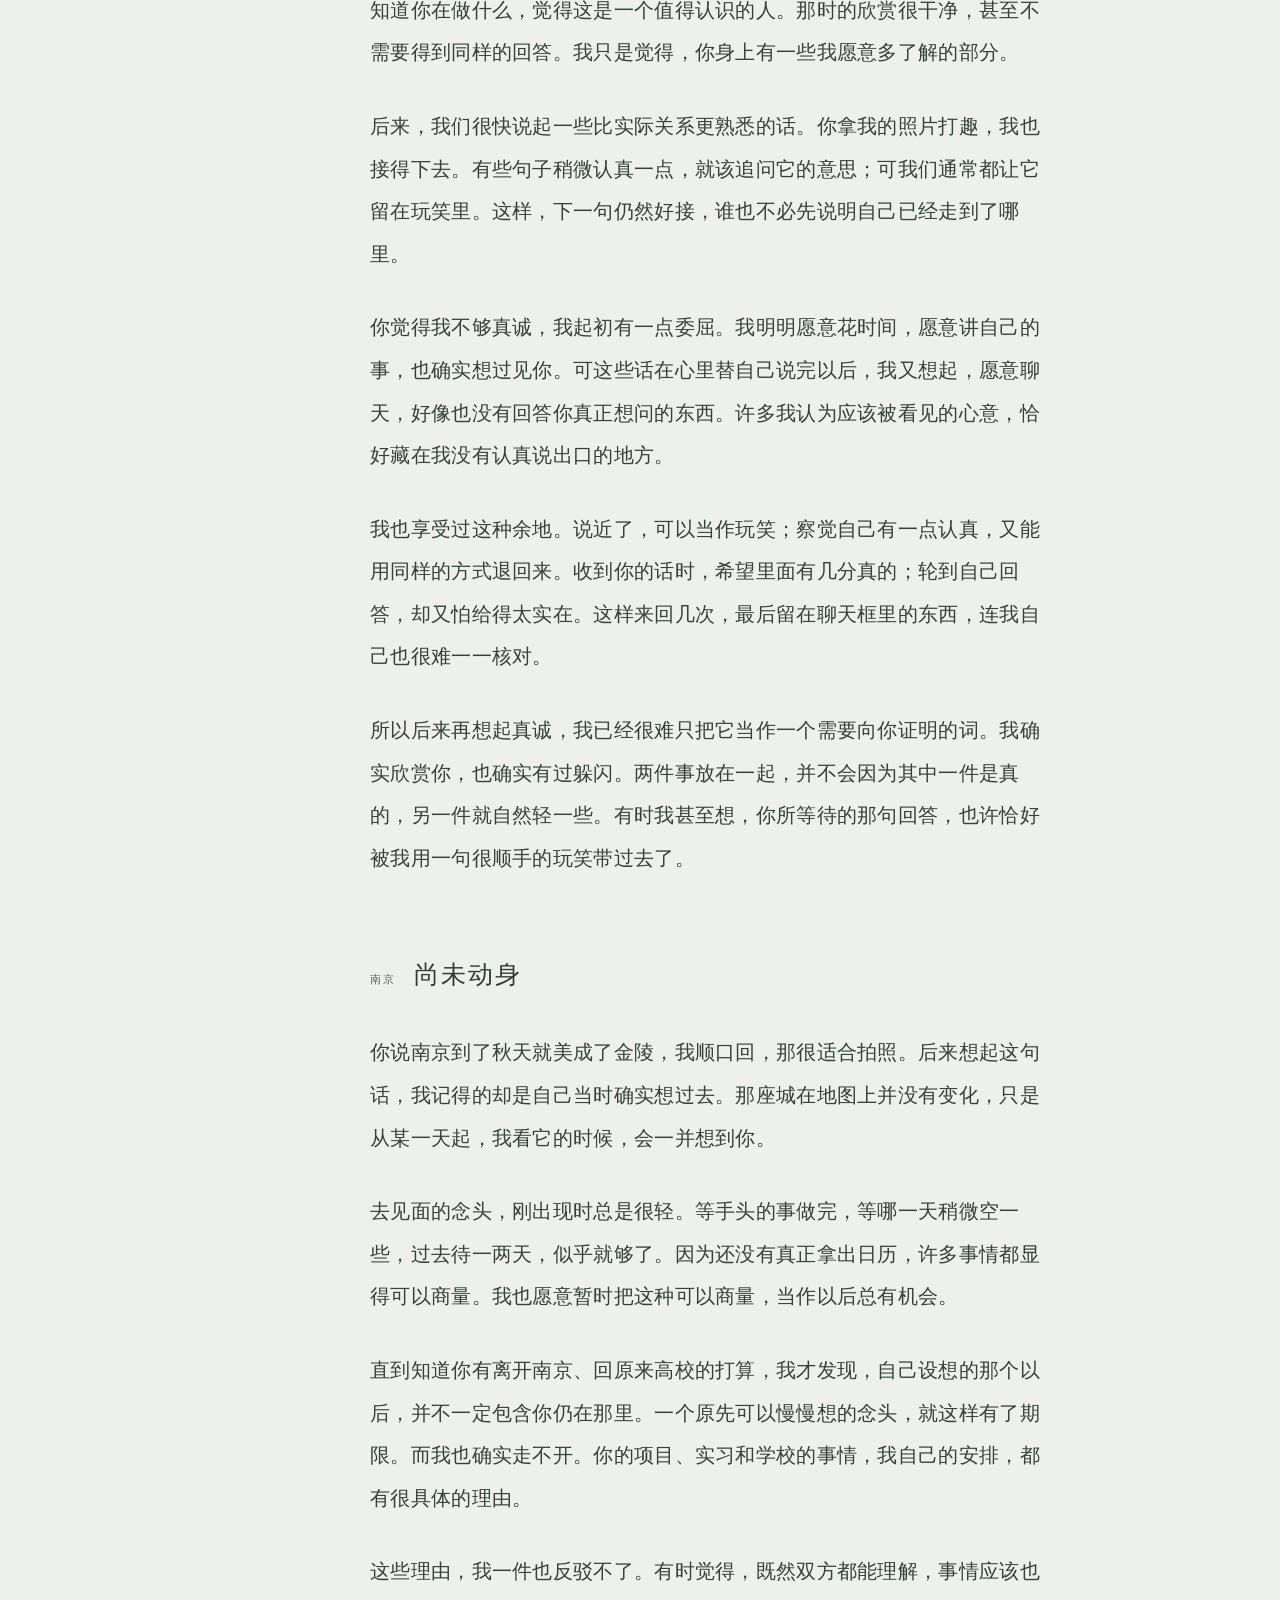
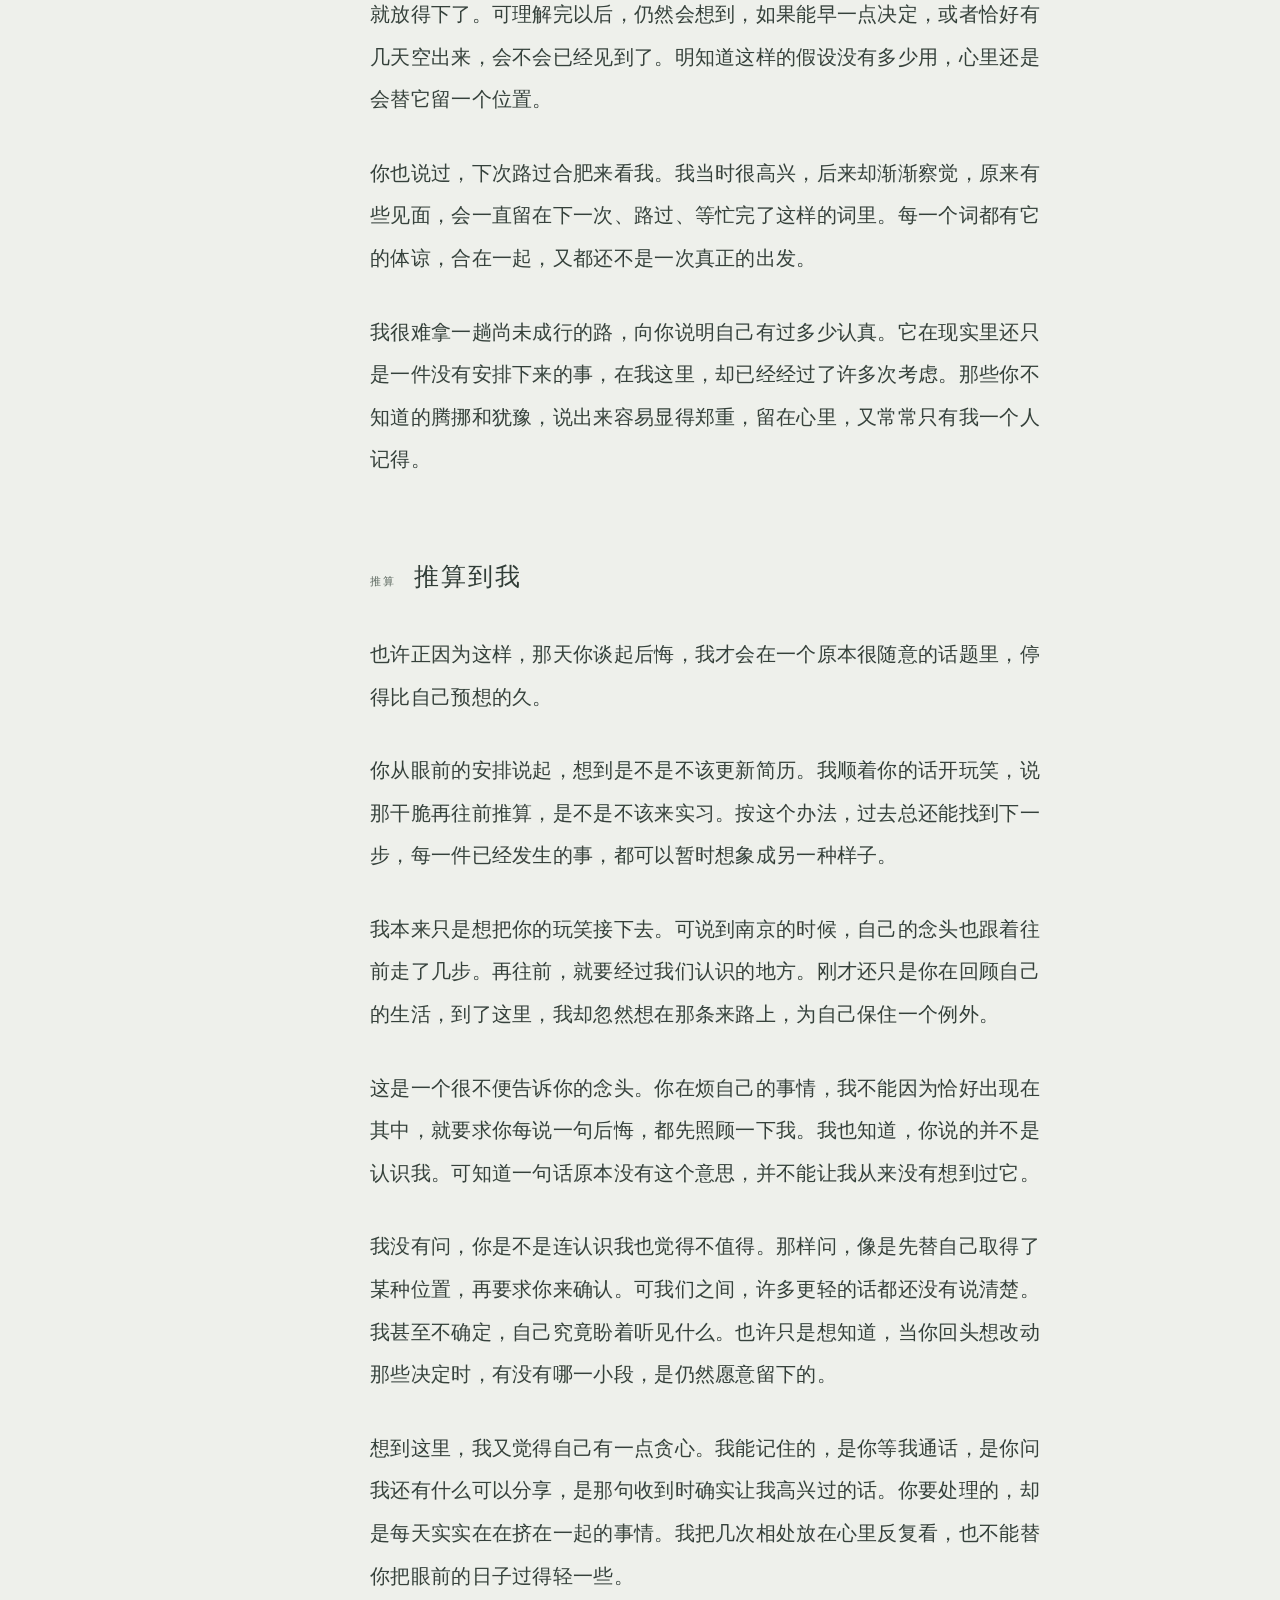
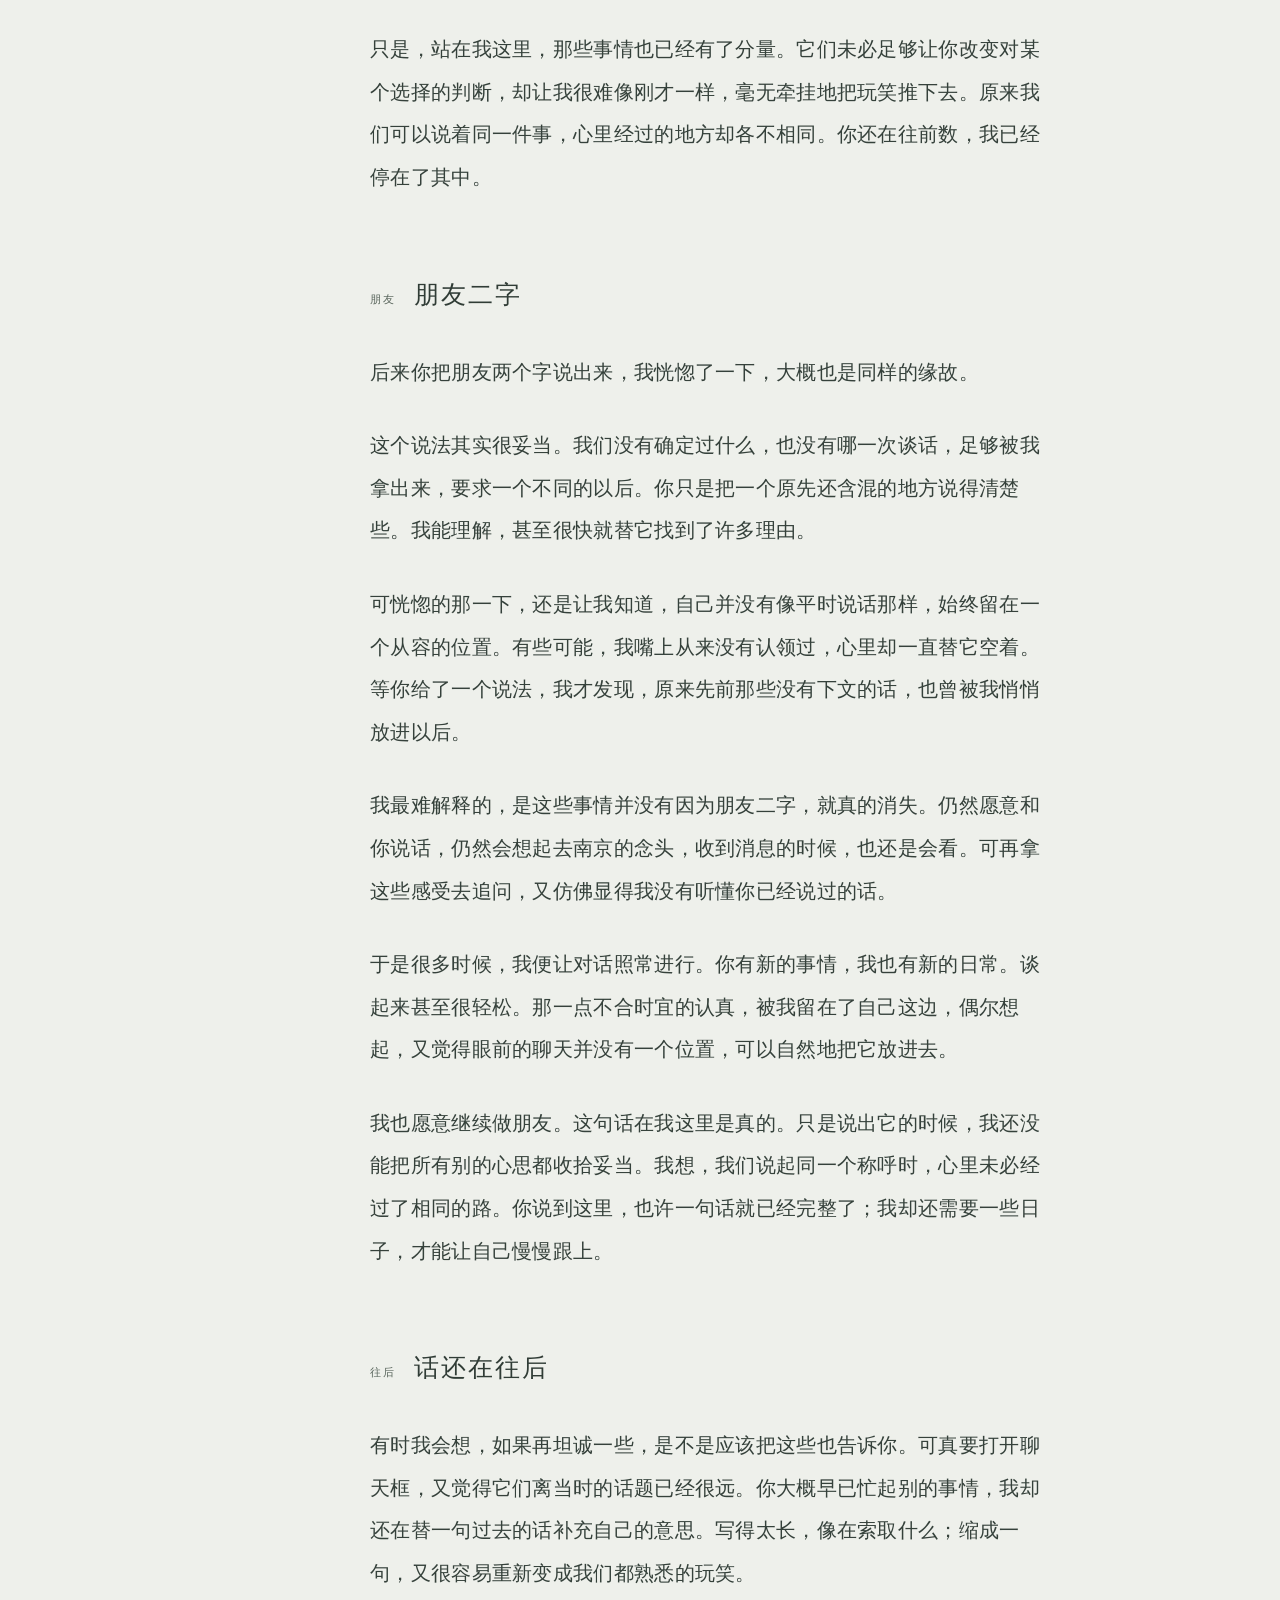
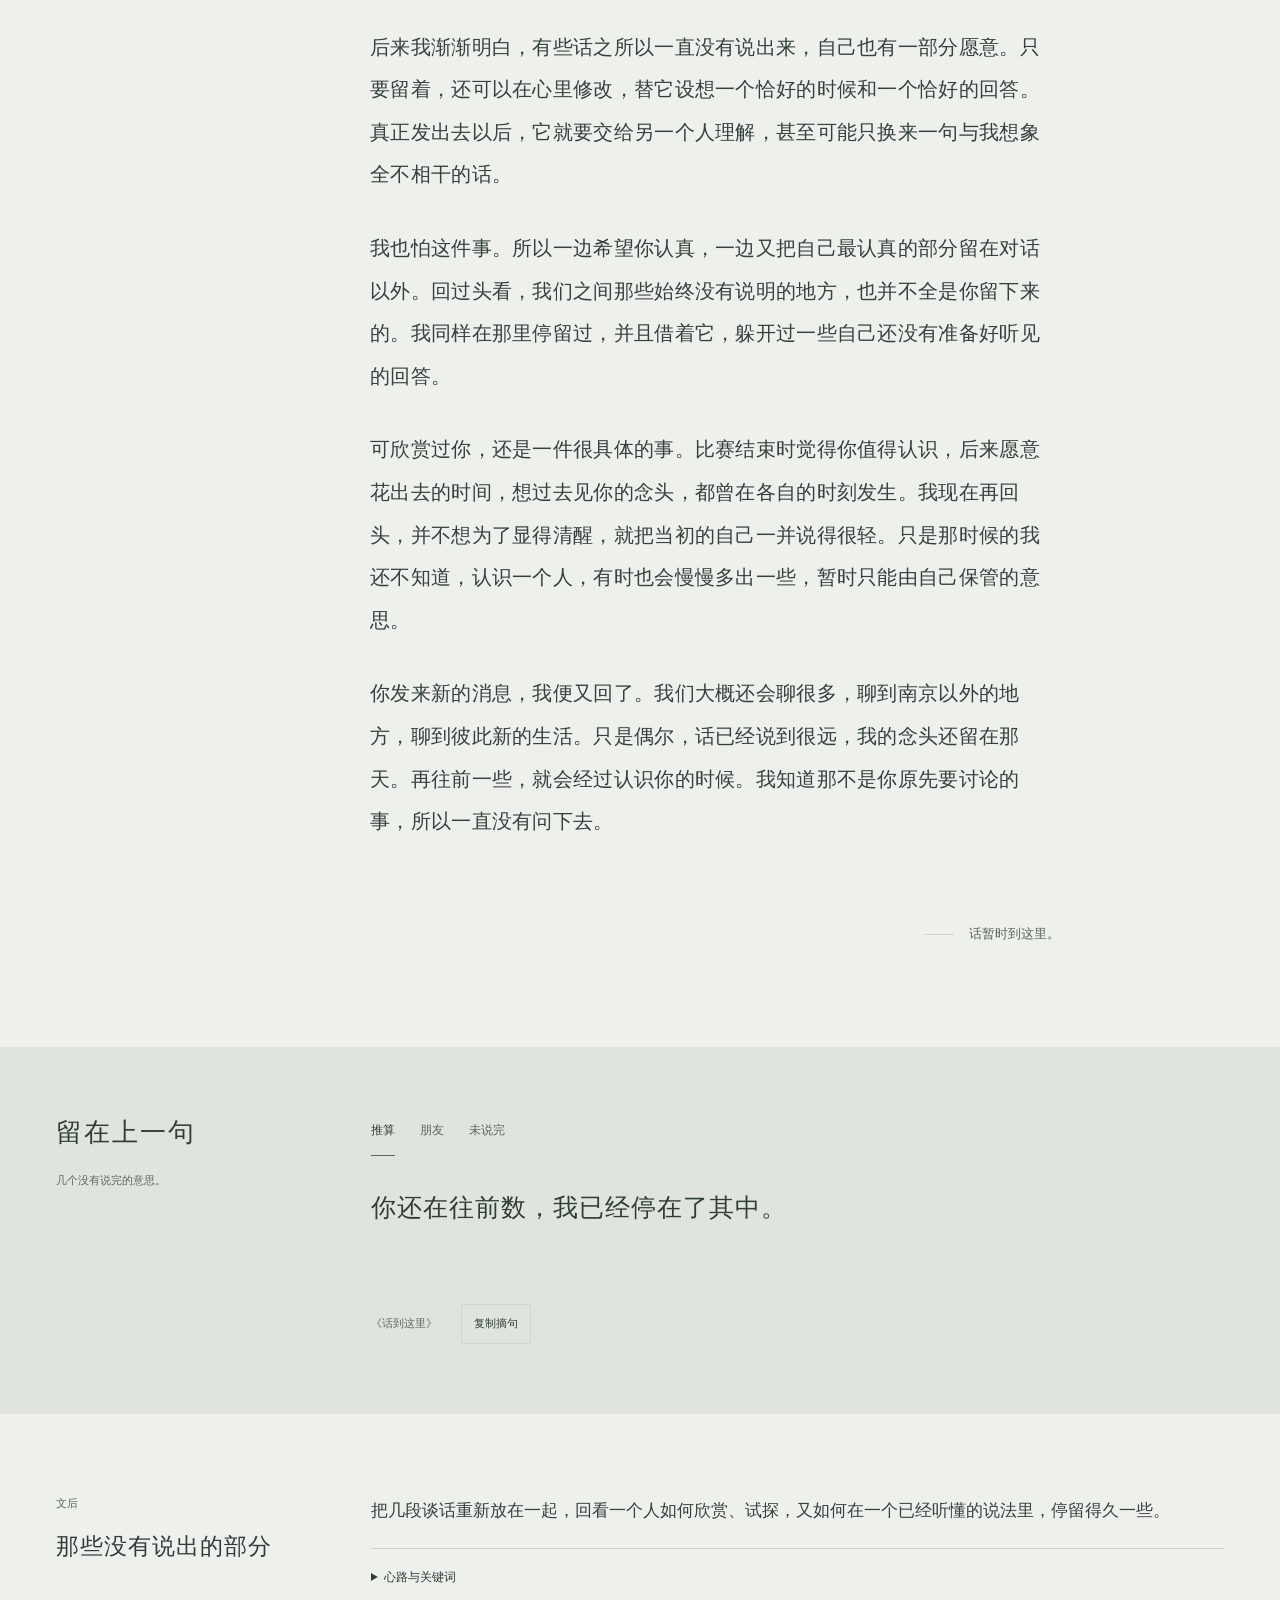
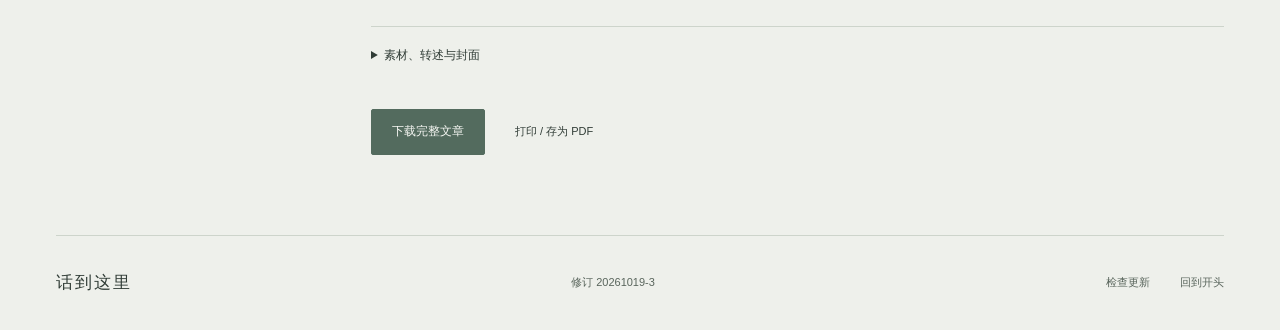
==== commit 20809fda: "Fix stale mobile pages with versioned releases and cache-safe updates" ====
--- a/index.html
+++ b/index.html
@@ -3,29 +3,32 @@
 <head>
   <meta charset="UTF-8"><meta name="viewport" content="width=device-width,initial-scale=1">
   <meta name="theme-color" content="#182522">
+  <meta name="site-version" content="20261019-3">
+  <meta name="site-root" content="./">
   <meta name="description" content="后来我们仍说了许多话。有些意思，却一直留在上一句。《话到这里》，一篇关于李向武的散文。">
   <meta property="og:title" content="话到这里"><meta property="og:description" content="后来我们仍说了许多话。有些意思，却一直留在上一句。">
-  <meta property="og:image" content="https://yuchen486.github.io/after-we-met-story/assets/rain-window.jpg">
+  <meta property="og:image" content="https://yuchen486.github.io/after-we-met-story/assets/rain-window.38fd7544ab9a.jpg">
   <title>话到这里｜散文</title>
   <link rel="icon" href="data:image/svg+xml,%3Csvg xmlns='http://www.w3.org/2000/svg' viewBox='0 0 48 48'%3E%3Crect width='48' height='48' fill='%23182522'/%3E%3Ctext x='24' y='34' text-anchor='middle' font-size='32' fill='%23eeefe9'%3E话%3C/text%3E%3C/svg%3E">
-  <link rel="preload" as="image" href="assets/rain-window.jpg">
-  <link rel="stylesheet" href="style.css?v=20261019-2">
-  <script src="story.js?v=20261019-2" defer></script><script src="app.js?v=20261019-2" defer></script>
+  <link rel="preload" as="image" href="assets/rain-window.38fd7544ab9a.jpg">
+  <link rel="stylesheet" href="assets/style.15d6e813154d.css">
+  <script src="assets/story.35d566c08594.js" defer></script><script src="assets/app.fb8be1f3dc80.js" defer></script>
+  <script src="assets/version-check.a9778c0644b7.js" defer></script>
 </head>
 <body>
   <a class="skip" href="#reader">跳到正文</a>
   <header class="topbar"><a class="brand" href="#home" aria-label="话到这里，返回封面">话到这里</a><nav aria-label="页面导航"><a href="#reader">读全文</a><a href="#afterword">文后</a><button id="theme" aria-pressed="false" class="quiet"><svg viewBox="0 0 24 24" fill="none" aria-hidden="true"><path d="M20 15.5A8.5 8.5 0 0 1 8.5 4a8.5 8.5 0 1 0 11.5 11.5Z" stroke="currentColor" stroke-width="1.5"/></svg><span>夜读</span></button></nav></header>
   <main>
     <section class="cover" id="home" aria-labelledby="title">
-      <div class="cover-photo"><img src="assets/rain-window.jpg" alt="雨水留在玻璃上，远处的灯光模糊成尚未抵达的光点。" width="2000" height="1301" fetchpriority="high"></div>
+      <div class="cover-photo"><img src="assets/rain-window.38fd7544ab9a.jpg" alt="雨水留在玻璃上，远处的灯光模糊成尚未抵达的光点。" width="2000" height="1301" fetchpriority="high"></div>
       <div class="cover-shade" aria-hidden="true"></div>
       <div class="cover-inner wrap"><div class="cover-copy"><p class="edition">一篇关于李向武的散文</p><h1 id="title">话到这里</h1><p class="cover-sub">后来我们仍说了许多话。<br>有些意思，却一直留在上一句。</p><div class="cover-bottom"><a class="read-link" href="#reader">开始阅读 <svg viewBox="0 0 24 24" fill="none" aria-hidden="true"><path d="M12 4v15m-5-5 5 5 5-5" stroke="currentColor" stroke-width="1.3"/></svg></a><span id="read-time"></span></div></div><p class="cover-aside">再往前一些。</p></div>
     </section>
     <section class="reading-shell wrap" id="reader" aria-label="散文阅读区">
       <aside class="contents"><p class="contents-heading">从这几个词读起</p><nav id="chapter-nav" aria-label="文章分节"></nav><div class="reading-progress"><span id="progress-label">阅读进度 0%</span><div class="progress-track" role="progressbar" aria-label="文章阅读进度" aria-valuemin="0" aria-valuemax="100" aria-valuenow="0"><span id="progress-fill"></span></div></div><button id="bookmark" class="quiet bookmark">记住这一节</button><button id="resume" class="quiet" hidden>回到书签</button></aside>
-      <div class="reading-main"><div class="reader-toolbar"><div class="mode-switch" role="group" aria-label="阅读方式"><button id="continuous" aria-pressed="true">连读</button><button id="chapter-mode" aria-pressed="false">分节</button></div><div class="text-size" role="group" aria-label="正文字号"><button id="smaller" aria-label="缩小正文字号">A−</button><span id="size-label">20</span><button id="larger" aria-label="放大正文字号">A+</button></div></div><div id="chapters"></div><noscript><p>请启用 JavaScript 阅读正文，或<a href="话到这里.md" download>下载完整文章</a>。</p></noscript><div class="chapter-controls" hidden><button id="previous" class="quiet">上一节</button><span id="chapter-counter"></span><button id="next" class="primary">下一节</button></div><p class="story-end">话暂时到这里。</p></div>
+      <div class="reading-main"><div class="reader-toolbar"><div class="mode-switch" role="group" aria-label="阅读方式"><button id="continuous" aria-pressed="true">连读</button><button id="chapter-mode" aria-pressed="false">分节</button></div><div class="text-size" role="group" aria-label="正文字号"><button id="smaller" aria-label="缩小正文字号">A−</button><span id="size-label">20</span><button id="larger" aria-label="放大正文字号">A+</button></div></div><div id="chapters"></div><noscript><p>请启用 JavaScript 阅读正文，或<a href="assets/essay.f460584b3c48.md" download>下载完整文章</a>。</p></noscript><div class="chapter-controls" hidden><button id="previous" class="quiet">上一节</button><span id="chapter-counter"></span><button id="next" class="primary">下一节</button></div><p class="story-end">话暂时到这里。</p></div>
     </section>
     <section class="keepsakes" aria-labelledby="keepsakes-title"><div class="wrap keepsakes-inner"><div class="section-heading"><h2 id="keepsakes-title">留在上一句</h2><p>几个没有说完的意思。</p></div><div class="excerpt-body"><div id="excerpt-options" class="excerpt-options" role="group" aria-label="选择摘句"></div><div class="selected-excerpt"><p id="selected-excerpt"></p><div class="excerpt-foot"><span class="attribution">《话到这里》</span><button id="copy-excerpt" class="quiet">复制摘句</button></div></div></div></div></section>
-    <section class="afterword wrap" id="afterword"><div><p class="small-label">文后</p><h2>那些没有说出的部分</h2></div><div class="afterword-copy"><p>把几段谈话重新放在一起，回看一个人如何欣赏、试探，又如何在一个已经听懂的说法里，停留得久一些。</p><details><summary>心路与关键词</summary><div id="synopsis-list" class="synopsis-list"></div></details><details><summary>素材、转述与封面</summary><div class="source-note"><p>文章沿用《再往前一些》的第一人称视角，以既有叙述、可核读的聊天文字与前稿为素材，重写为散文。相识、南京见面意向、后悔与推算、可能止步于朋友等情节，来自用户先前叙述；下列带日期的文字为聊天摘句。</p><p>文中的反复、犹疑、设想与自我追问是文学转述，不代表对方已经表达的内心，也不把尚未成行的见面写成事实。语音与通话内容未经转写，未编写其中的具体对话。</p><div id="evidence-list"></div><p class="photo-credit">封面摄影：<a href="https://unsplash.com/@allexander_h" target="_blank" rel="noopener noreferrer">Alexander Höhn</a> / <a href="https://unsplash.com/photos/rainy-window-with-blurred-city-lights-at-night-NASAVbhNb6g" target="_blank" rel="noopener noreferrer">Unsplash</a>。按 <a href="https://unsplash.com/license" target="_blank" rel="noopener noreferrer">Unsplash License</a> 使用，为氛围摄影，与人物的真实地点、行程无关。</p></div></details><div class="download-row"><a class="primary" href="话到这里.md" download>下载完整文章</a><button id="print" class="quiet">打印 / 存为 PDF</button></div></div></section>
-  </main><footer class="wrap"><span>话到这里</span><p>2026 年 10 月 19 日修订</p><a href="#home">回到开头</a></footer><div id="toast" role="status" aria-live="polite"></div>
+    <section class="afterword wrap" id="afterword"><div><p class="small-label">文后</p><h2>那些没有说出的部分</h2></div><div class="afterword-copy"><p>把几段谈话重新放在一起，回看一个人如何欣赏、试探，又如何在一个已经听懂的说法里，停留得久一些。</p><details><summary>心路与关键词</summary><div id="synopsis-list" class="synopsis-list"></div></details><details><summary>素材、转述与封面</summary><div class="source-note"><p>文章沿用《再往前一些》的第一人称视角，以既有叙述、可核读的聊天文字与前稿为素材，重写为散文。相识、南京见面意向、后悔与推算、可能止步于朋友等情节，来自用户先前叙述；下列带日期的文字为聊天摘句。</p><p>文中的反复、犹疑、设想与自我追问是文学转述，不代表对方已经表达的内心，也不把尚未成行的见面写成事实。语音与通话内容未经转写，未编写其中的具体对话。</p><div id="evidence-list"></div><p class="photo-credit">封面摄影：<a href="https://unsplash.com/@allexander_h" target="_blank" rel="noopener noreferrer">Alexander Höhn</a> / <a href="https://unsplash.com/photos/rainy-window-with-blurred-city-lights-at-night-NASAVbhNb6g" target="_blank" rel="noopener noreferrer">Unsplash</a>。按 <a href="https://unsplash.com/license" target="_blank" rel="noopener noreferrer">Unsplash License</a> 使用，为氛围摄影，与人物的真实地点、行程无关。</p></div></details><div class="download-row"><a class="primary" href="assets/essay.f460584b3c48.md" download>下载完整文章</a><button id="print" class="quiet">打印 / 存为 PDF</button></div></div></section>
+  </main><footer class="wrap"><span>话到这里</span><p><span id="page-version">修订 20261019-3</span></p><div class="footer-actions"><button id="refresh-version" class="quiet">检查更新</button><a href="#home">回到开头</a></div><span id="update-status" role="status" aria-live="polite"></span></footer><div id="toast" role="status" aria-live="polite"></div>
 </body></html>
--- a/assets/style.15d6e813154d.css
+++ b/assets/style.15d6e813154d.css
@@ -0,0 +1,5 @@
+:root{--page:#eef0eb;--surface:#f7f8f4;--ink:#303c36;--text:#35413b;--muted:#59655c;--line:#cdd4cb;--accent:#536b5e;--soft:#e1e6de;--body-size:20px;--serif:"Noto Serif SC","Source Han Serif SC","Songti SC","STSong","SimSun",serif;--sans:"Microsoft YaHei","PingFang SC",sans-serif;color-scheme:light}
+*{box-sizing:border-box}html{scroll-behavior:smooth;scroll-padding-top:96px}body{margin:0;background:var(--page);color:var(--ink);font:16px/1.75 var(--sans);transition:background .18s,color .18s}a{color:inherit;text-decoration:none}button{font:inherit;color:inherit;border:0;background:none;cursor:pointer}button,a,summary{touch-action:manipulation;-webkit-tap-highlight-color:transparent}button:disabled{opacity:.35;cursor:default}button:focus-visible,a:focus-visible,summary:focus-visible{outline:2px solid var(--accent);outline-offset:6px}button svg,a svg{width:20px;height:20px;flex:none}[hidden]{display:none!important}.wrap{width:min(1180px,calc(100% - 112px));margin-inline:auto}.topbar{position:sticky;top:0;z-index:20;height:74px;padding-inline:56px;display:flex;justify-content:space-between;align-items:center;background:#182522;color:#e8eae4;border-bottom:1px solid #e8eae41c}.brand{font:19px var(--serif);letter-spacing:3px}.topbar nav{display:flex;gap:28px;align-items:center;font-size:13px}.topbar a{padding-block:14px}.topbar button:focus-visible,.topbar a:focus-visible{outline-color:#dee4d8}.quiet{min-height:44px;padding:10px 12px;display:inline-flex;gap:8px;align-items:center;justify-content:center;border-radius:2px;transition:background .18s}.quiet:hover{background:var(--soft)}.topbar .quiet:hover{background:#ffffff13}.topbar .quiet{padding-right:0}.cover{position:relative;isolation:isolate;min-height:680px;min-height:min(830px,calc(100svh - 74px));background:#14201e;color:#eef0e8;overflow:hidden}.cover-photo{position:absolute;inset:0;z-index:-3}.cover-photo img{display:block;width:100%;height:100%;object-fit:cover;object-position:60% 50%}.cover-shade{position:absolute;inset:0;z-index:-2;background:linear-gradient(90deg,rgba(13,24,21,.93) 0%,rgba(13,24,21,.74) 32%,rgba(13,24,21,.16) 76%),linear-gradient(0deg,rgba(13,24,21,.3),transparent 65%)}.cover-inner{position:relative;min-height:inherit;display:flex;align-items:center;padding-block:95px 75px}.cover-copy{padding-left:24px;width:min(700px,80%)}.edition{font-size:12px;letter-spacing:2px;color:#c1cbbf;margin:0 0 40px}h1{font:400 clamp(58px,7.6vw,110px)/1.35 var(--serif);letter-spacing:.1em;margin:0 0 26px;white-space:nowrap}.cover-sub{font:20px/2.1 var(--serif);letter-spacing:1px;color:#e0e5da;margin:0 0 58px}.cover-bottom{display:flex;gap:30px;align-items:center}.read-link{display:inline-flex;align-items:center;gap:26px;font-size:13px;padding-block:14px;border-bottom:1px solid #d4dfcd70;min-height:48px}.read-link:hover{color:#fff;border-color:#fff}.cover-bottom>span{font-size:11px;color:#bdc9b9}.cover-aside{position:absolute;right:0;bottom:48px;writing-mode:vertical-rl;font:13px/2 var(--serif);letter-spacing:5px;color:#d7ded1;margin:0}.reading-shell{max-width:1080px;display:grid;grid-template-columns:160px minmax(0,690px);gap:110px;align-items:start;padding-block:95px 100px}.contents{position:sticky;top:112px}.contents-heading{font-size:11px;color:var(--muted);margin:0 0 24px}#chapter-nav{display:grid;gap:11px}#chapter-nav a{padding:8px 0;min-height:44px;display:grid;gap:3px;color:var(--muted);position:relative}#chapter-nav a:before{content:"";position:absolute;left:-16px;top:22px;width:4px;height:4px;border-radius:50%;background:transparent}#chapter-nav a[aria-current="location"]{color:var(--ink)}#chapter-nav a[aria-current="location"]:before{background:var(--accent)}.nav-keyword{font-family:var(--serif);font-size:18px;letter-spacing:3px}.nav-title{font-size:10px;letter-spacing:.3px}#chapter-nav a:hover{color:var(--ink)}.reading-progress{margin-top:36px;color:var(--muted);font-size:10px}.progress-track{height:2px;margin-top:11px;background:var(--line);overflow:hidden}#progress-fill{height:100%;width:0;display:block;background:var(--accent);transition:width .18s}.bookmark{margin-left:-12px;margin-top:9px;font-size:11px}#resume{padding-left:0;font-size:11px;text-decoration:underline}.reading-main{min-width:0;width:100%}.reader-toolbar{display:flex;justify-content:space-between;align-items:center;border-bottom:1px solid var(--line);padding-bottom:14px;margin-bottom:56px;font-size:12px}.mode-switch{display:flex;gap:25px}.mode-switch button{min-height:44px;padding:8px 1px;color:var(--muted);border-bottom:1px solid transparent}.mode-switch button[aria-pressed="true"]{color:var(--ink);border-color:var(--accent)}.text-size{display:flex;gap:4px;align-items:center}.text-size button{width:44px;height:44px}.text-size button:hover{background:var(--soft)}#size-label{font-size:10px;min-width:18px;text-align:center;color:var(--muted)}.chapter{scroll-margin-top:108px;padding-bottom:48px}.chapter+.chapter{padding-top:28px}.chapter-head{display:flex;align-items:baseline;gap:18px;margin-bottom:36px}.chapter-index{font-size:11px;letter-spacing:2px;color:var(--muted)}.chapter h2{font:400 25px/1.6 var(--serif);letter-spacing:2px;margin:0}.prose{font:var(--body-size)/2.13 var(--serif);letter-spacing:.3px;color:var(--text)}.prose p{margin:0 0 1.55em;text-align:left}.prose p:last-child{margin:0}.chapter-controls{display:flex;align-items:center;justify-content:space-between;font-size:12px;margin:10px 0 45px}.primary{display:inline-flex;align-items:center;justify-content:center;min-height:46px;padding:11px 20px;font-size:12px;border:1px solid var(--accent);color:var(--surface);background:var(--accent);border-radius:2px;transition:background .18s}.primary:hover{background:var(--ink)}.story-end{margin:30px 0 0;text-align:right;font:13px/2 var(--serif);color:var(--muted)}.story-end:before{content:"";display:inline-block;width:30px;height:1px;vertical-align:middle;background:var(--line);margin-right:15px}.keepsakes{background:#dfe5dc;padding-block:65px 70px}.keepsakes-inner{display:grid;grid-template-columns:250px 1fr;gap:65px}.section-heading h2{font:400 26px/1.6 var(--serif);letter-spacing:2px;margin:0}.section-heading>p{font-size:11px;color:var(--muted);margin-top:18px}.excerpt-options{display:flex;gap:25px;flex-wrap:wrap}.excerpt-options button{font-size:12px;padding:4px 0 10px;min-height:44px;border-bottom:1px solid transparent;color:var(--muted)}.excerpt-options button[aria-pressed="true"]{border-color:var(--accent);color:var(--ink)}.selected-excerpt>p{font:25px/1.95 var(--serif);letter-spacing:1px;margin:28px 0 24px;min-height:96px;max-width:740px}.excerpt-foot{display:flex;align-items:center;gap:24px}.attribution{font-size:11px;color:var(--muted)}#copy-excerpt{font-size:11px;border:1px solid var(--line);padding:7px 12px;min-height:40px}.afterword{display:grid;grid-template-columns:250px 1fr;gap:65px;padding-block:80px}.small-label{color:var(--muted);font-size:11px;margin:0 0 13px}.afterword h2{font:400 23px/1.8 var(--serif);letter-spacing:1px;margin:0}.afterword-copy>p{font:17px/2 var(--serif);margin-top:0;color:var(--text)}details{font-size:12px;border-top:1px solid var(--line);margin-top:20px}summary{cursor:pointer;padding:18px 0;min-height:44px}.source-note{color:var(--muted);line-height:1.9;padding-bottom:10px}.source-note p{margin:0 0 16px}.source-note a{text-decoration:underline;text-underline-offset:3px}.evidence-item{padding:12px 0;display:grid;grid-template-columns:66px 1fr;gap:10px;border-top:1px solid var(--line);font-size:11px}.evidence-item q{color:var(--text)}.evidence-item small{display:block;color:var(--muted);font-size:10px;margin-top:5px}.photo-credit{font-size:11px;border-top:1px solid var(--line);padding-top:17px!important;margin-top:12px!important}.synopsis-row{display:grid;grid-template-columns:60px 1fr;gap:20px;padding:15px 0;border-bottom:1px solid var(--line);align-items:baseline}.synopsis-row a{font:16px var(--serif);text-decoration:underline;text-underline-offset:5px}.synopsis-row p{margin:0;color:var(--muted);line-height:1.9}.download-row{display:flex;gap:18px;flex-wrap:wrap;margin-top:25px}#print{font-size:11px}footer{display:flex;align-items:center;justify-content:space-between;border-top:1px solid var(--line);padding-block:25px;font-size:11px;color:var(--muted)}footer>span{font:17px var(--serif);letter-spacing:2px;color:var(--ink)}footer p{margin:0}footer a{padding-block:12px}.skip{position:fixed;top:-100px;left:16px;background:var(--surface);padding:12px;z-index:30}.skip:focus{top:12px}#toast{position:fixed;bottom:28px;left:50%;transform:translate(-50%,12px);background:var(--ink);color:var(--page);padding:10px 20px;border-radius:3px;font-size:12px;opacity:0;pointer-events:none;z-index:30;transition:opacity .18s,transform .18s;max-width:calc(100% - 32px);width:max-content}#toast.visible{opacity:1;transform:translate(-50%,0)}body.night{--page:#1c2723;--surface:#23322b;--ink:#dfe5d9;--text:#d1d9ca;--muted:#a5b49e;--line:#3d4c40;--accent:#abbba1;--soft:#2a3a2d;color-scheme:dark}body.night .keepsakes{background:#26362b}body.night .primary{color:#1c2b21}body.night .primary:hover{background:#d1dbc8}body.night .topbar{background:#15211a}
+@media(min-width:1500px){.cover-copy{padding-left:0}}@media(max-width:1100px){.wrap{width:calc(100% - 72px)}.topbar{padding-inline:36px}.reading-shell{grid-template-columns:140px minmax(0,1fr);gap:65px}.cover-copy{padding-left:0}.keepsakes-inner,.afterword{grid-template-columns:210px 1fr;gap:40px}}@media(max-width:760px){html{scroll-padding-top:90px}.wrap{width:calc(100% - 40px)}.topbar{height:66px;padding-inline:20px}.brand{font-size:17px;letter-spacing:2px}.topbar nav{font-size:11px;gap:18px}.topbar nav>a:nth-child(2){display:none}.topbar .quiet{font-size:11px;gap:5px}.topbar svg{width:17px;height:17px}.cover{min-height:610px;min-height:calc(88svh - 66px);max-height:800px}.cover-inner{padding-block:95px 80px;align-items:center}.cover-photo img{object-position:65% 50%}.cover-shade{background:linear-gradient(90deg,#0d1815cf 0%,#0d181594 55%,#0d18153d),linear-gradient(0deg,#0d18156b,transparent)}.cover-copy{width:100%}.edition{font-size:10px;letter-spacing:1px;margin-bottom:32px}h1{font-size:clamp(48px,13vw,75px);letter-spacing:.07em;margin-bottom:24px}.cover-sub{font-size:17px;line-height:2.1;letter-spacing:.3px;margin-bottom:45px}.cover-bottom{gap:25px}.cover-bottom>span{font-size:10px}.read-link{font-size:11px;gap:22px}.cover-aside{bottom:25px;right:0;font-size:10px;letter-spacing:3px}.reading-shell{grid-template-columns:1fr;gap:30px;padding-block:45px 65px}.contents{position:relative;top:0}.contents-heading{font-size:10px;margin-bottom:12px}#chapter-nav{display:flex;gap:10px;justify-content:space-between}#chapter-nav a{display:block;padding:9px 0;min-height:44px;border-bottom:1px solid transparent}#chapter-nav a:before{display:none}#chapter-nav a[aria-current="location"]{border-color:var(--accent)}.nav-keyword{font-size:16px;letter-spacing:1px}.nav-title{display:none}.reading-progress{margin-top:16px;font-size:10px}.progress-track{margin-top:7px}.bookmark{margin-top:4px;font-size:10px}#resume{font-size:10px}.reader-toolbar{margin-bottom:36px}.chapter{padding-bottom:28px;scroll-margin-top:94px}.chapter+.chapter{padding-top:25px}.chapter-head{gap:14px;margin-bottom:27px}.chapter-index{font-size:10px}.chapter h2{font-size:23px;letter-spacing:1px}.prose{font-size:calc(var(--body-size) - 1px);line-height:2.1;letter-spacing:.15px}.prose p{margin-bottom:1.55em}.keepsakes{padding-block:45px}.keepsakes-inner{grid-template-columns:1fr;gap:18px}.section-heading h2{font-size:24px}.section-heading>p{margin-top:12px}.excerpt-options{gap:25px}.selected-excerpt>p{font-size:22px;line-height:1.9;min-height:125px;margin-block:20px}.afterword{grid-template-columns:1fr;gap:24px;padding-block:50px}.afterword h2{font-size:22px}.afterword-copy>p{font-size:16px}.synopsis-row{grid-template-columns:45px 1fr;gap:15px}footer{flex-wrap:wrap;gap:12px;padding-block:20px}footer>span{font-size:15px}footer p{font-size:9px}.download-row{gap:12px}.chapter-controls{margin-top:12px}.story-end{font-size:12px}.text-size{gap:0}.text-size button{width:42px}}@media(max-width:360px){.wrap{width:calc(100% - 32px)}.topbar{padding-inline:16px}.topbar nav{gap:14px}h1{font-size:46px}.cover-sub{font-size:16px}.prose{letter-spacing:0}.edition{font-size:10px}.cover-bottom{gap:18px}.excerpt-foot{gap:15px}}@media(prefers-reduced-motion:reduce){html{scroll-behavior:auto}*,*:before,*:after{transition:none!important;animation:none!important}}
+@media print{.topbar,.contents,.reader-toolbar,.chapter-controls,.keepsakes,.afterword,footer,#toast,.skip,.cover-photo,.cover-shade,.cover-bottom,.cover-aside{display:none!important}body,body.night{--page:#fff;--text:#111;--ink:#111;--muted:#444;background:#fff;color:#111}.wrap{width:100%}.cover{display:block;min-height:0;max-height:none;background:#fff;color:#111;overflow:visible}.cover-inner{display:block;min-height:0;padding:0 0 22px}.cover-copy{width:100%;padding:0}.edition{color:#444;font-size:10pt;margin-bottom:10px}h1{font-size:32pt;margin-bottom:10px;letter-spacing:3px}.cover-sub{font-size:11pt;color:#333;margin:0}.cover-sub br{display:none}.reading-shell{display:block;padding:0}.chapter[hidden]{display:block!important}.chapter{padding-bottom:18px}.chapter+.chapter{padding-top:10px}.chapter-head{break-after:avoid;margin-bottom:16px}.chapter h2{font-size:16pt}.prose{font-size:11.5pt;line-height:1.85}.prose p{margin-bottom:1em}.story-end{font-size:10pt}}
+.footer-actions{display:flex;align-items:center;gap:18px;font-size:11px}#update-status:empty{display:none}#update-status{font-size:11px;color:var(--muted)}@media print{.footer-actions,#update-status{display:none!important}}
